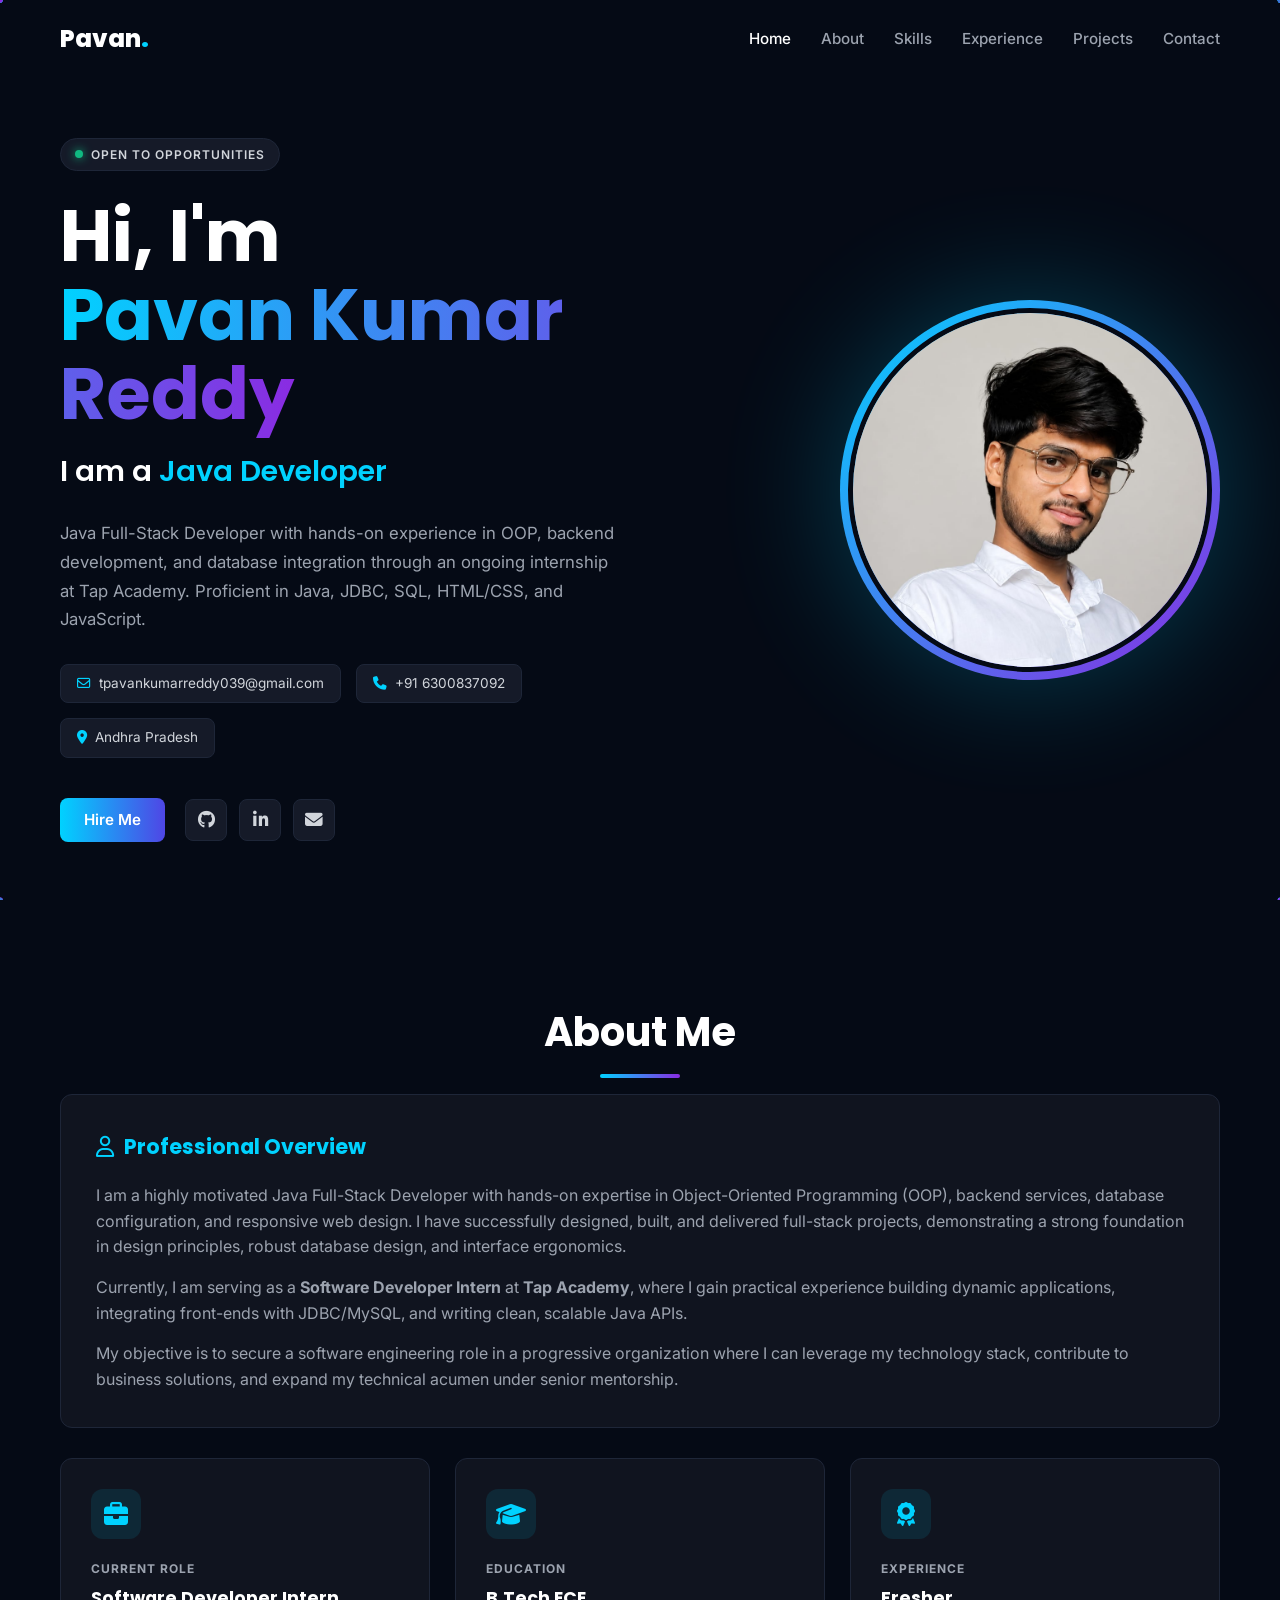
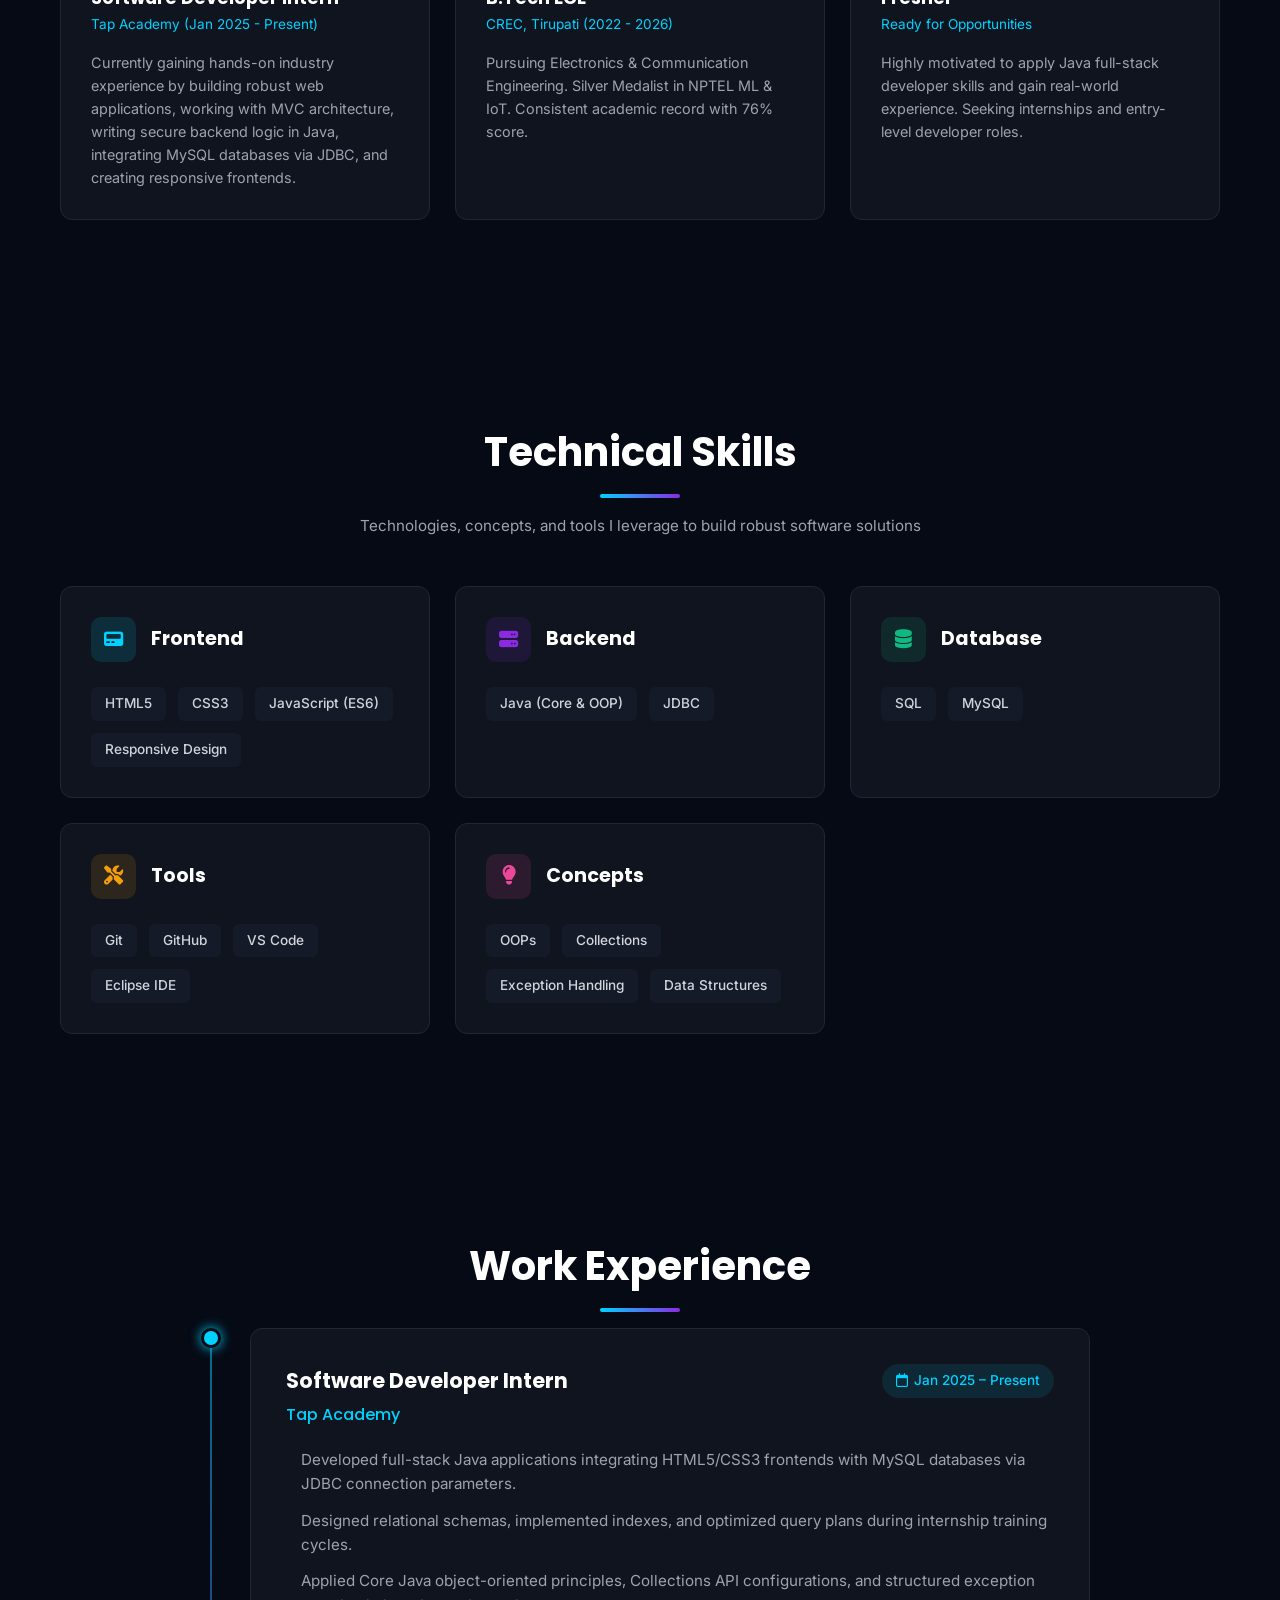
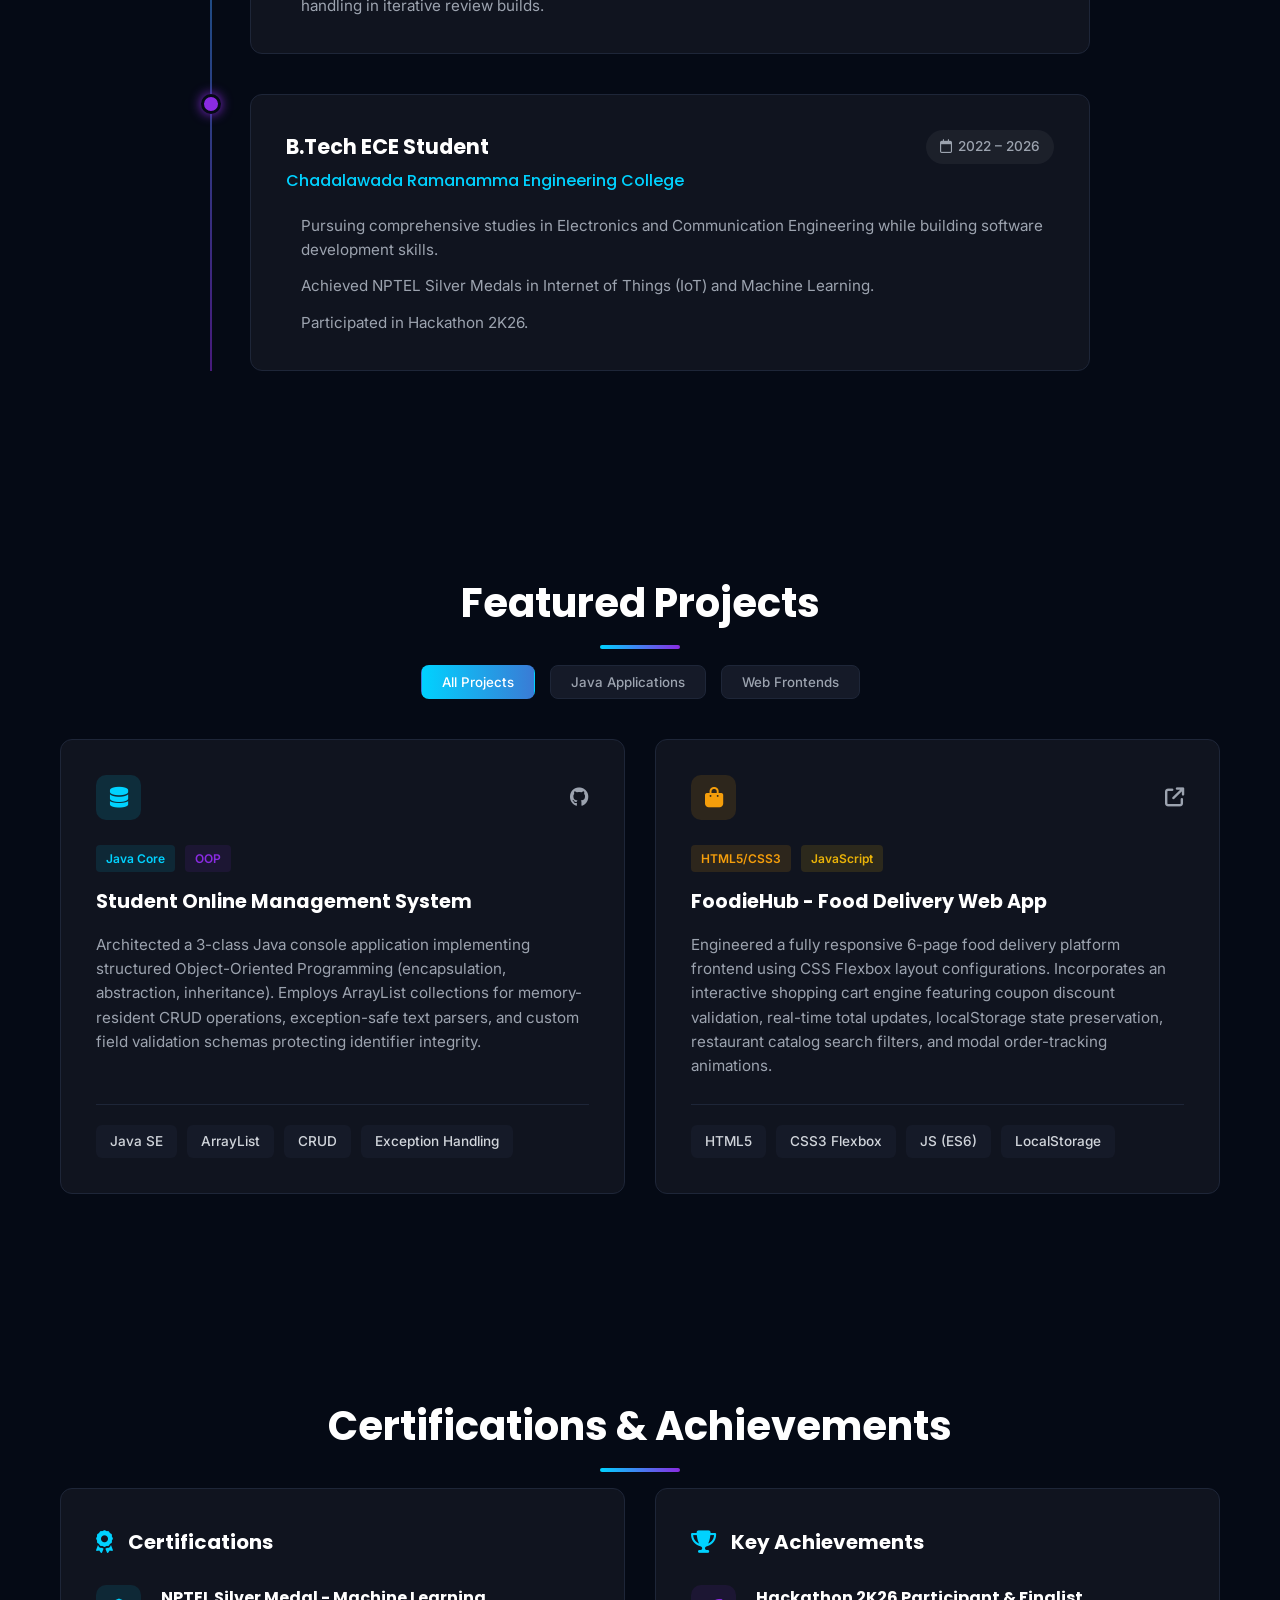
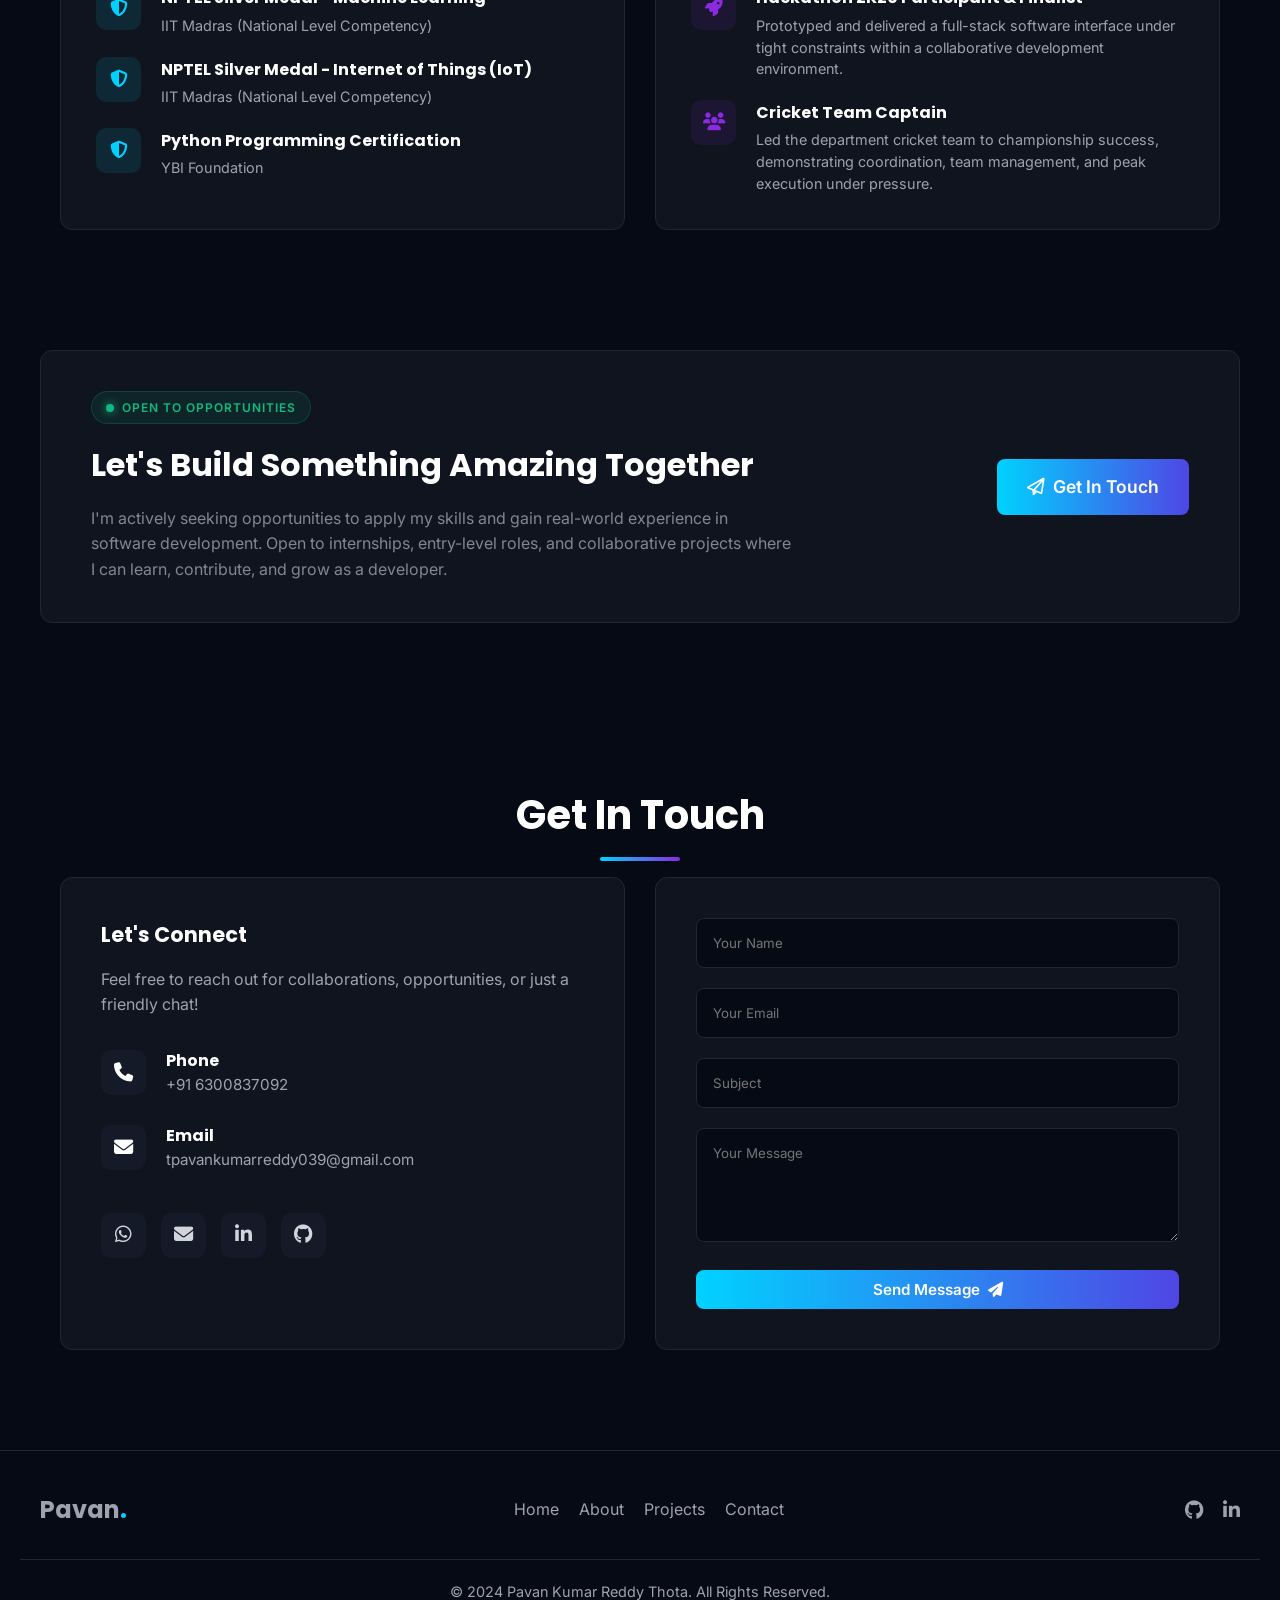
==== index.html @ 97d850b7 "Initial commit" ====
<!DOCTYPE html>
<html lang="en" data-theme="dark">
<head>
    <meta charset="UTF-8">
    <meta name="viewport" content="width=device-width, initial-scale=1.0">
    <title>Pavan Kumar Reddy Thota | Full Stack Developer</title>
    <meta name="description" content="Portfolio of Pavan Kumar Reddy Thota, a passionate Java Full Stack Developer showcasing projects, skills, and experience.">
    
    <!-- Google Fonts -->
    <link rel="preconnect" href="https://fonts.googleapis.com">
    <link rel="preconnect" href="https://fonts.gstatic.com" crossorigin>
    <link href="https://fonts.googleapis.com/css2?family=Inter:wght@300;400;500;600;700&family=Poppins:wght@500;600;700;800&display=swap" rel="stylesheet">
    
    <!-- Font Awesome -->
    <link rel="stylesheet" href="https://cdnjs.cloudflare.com/ajax/libs/font-awesome/6.4.0/css/all.min.css">
    
    <!-- Custom CSS -->
    <link rel="stylesheet" href="css/style.css">
</head>
<body>
    <!-- Preloader -->
    <div class="preloader">
        <div class="loader"></div>
    </div>

    <!-- Navbar -->
    <nav class="navbar">
        <div class="nav-container">
            <a href="#home" class="logo">Pavan<span>.</span></a>
            
            <div class="nav-links">
                <a href="#home" class="active">Home</a>
                <a href="#about">About</a>
                <a href="#skills">Skills</a>
                <a href="#experience">Experience</a>
                <a href="#projects">Projects</a>
                <a href="#contact">Contact</a>
            </div>
            
            <div class="hamburger">
                <span class="bar"></span>
                <span class="bar"></span>
                <span class="bar"></span>
            </div>
        </div>
    </nav>

    <!-- Mobile Menu -->
    <div class="mobile-menu">
        <a href="#home">Home</a>
        <a href="#about">About</a>
        <a href="#skills">Skills</a>
        <a href="#experience">Experience</a>
        <a href="#projects">Projects</a>
        <a href="#contact">Contact</a>
    </div>

    <!-- Hero Section -->
    <section id="home" class="hero">
        <canvas id="particle-canvas"></canvas>
        <div class="hero-content">
            <div class="hero-text reveal">
                <div class="status-badge">
                    <span class="dot"></span> OPEN TO OPPORTUNITIES
                </div>
                <h1 class="name">Hi, I'm <br><span class="gradient-text">Pavan Kumar Reddy</span></h1>
                <div class="typing-container">
                    I am a <span class="typed-text"></span><span class="cursor">&nbsp;</span>
                </div>
                <p class="hero-desc">
                    Java Full-Stack Developer with hands-on experience in OOP, backend development, and database integration through an ongoing internship at Tap Academy. Proficient in Java, JDBC, SQL, HTML/CSS, and JavaScript.
                </p>
                
                <div class="contact-badges">
                    <div class="c-badge"><i class="fa-regular fa-envelope"></i> tpavankumarreddy039@gmail.com</div>
                    <div class="c-badge"><i class="fa-solid fa-phone"></i> +91 6300837092</div>
                    <div class="c-badge"><i class="fa-solid fa-location-dot"></i> Andhra Pradesh</div>
                </div>

                <div class="hero-buttons">
                    <a href="#contact" class="btn btn-primary">Hire Me</a>
                    <div class="social-links">
                        <a href="https://github.com/PavanKumarReddyT" target="_blank" title="GitHub"><i class="fa-brands fa-github"></i></a>
                        <a href="https://linkedin.com/in/pavankumarreddythota" target="_blank" title="LinkedIn"><i class="fa-brands fa-linkedin-in"></i></a>
                        <a href="mailto:tpavankumarreddy039@gmail.com" title="Email"><i class="fa-solid fa-envelope"></i></a>
                    </div>
                </div>
            </div>
            
            <div class="hero-image-wrapper reveal">
                <div class="hero-image">
                    <div class="glow-effect"></div>
                    <img src="assets/images/profile.png" alt="Pavan Kumar Reddy Thota">
                </div>
            </div>
        </div>
    </section>

    <!-- About Section -->
    <section id="about" class="about section-padding">
        <div class="container reveal">
            <h2 class="section-title">About Me <div class="title-underline"></div></h2>
            
            <div class="about-overview solid-card">
                <h3><i class="fa-regular fa-user"></i> Professional Overview</h3>
                <p>I am a highly motivated Java Full-Stack Developer with hands-on expertise in Object-Oriented Programming (OOP), backend services, database configuration, and responsive web design. I have successfully designed, built, and delivered full-stack projects, demonstrating a strong foundation in design principles, robust database design, and interface ergonomics.</p>
                <p>Currently, I am serving as a <strong>Software Developer Intern</strong> at <strong>Tap Academy</strong>, where I gain practical experience building dynamic applications, integrating front-ends with JDBC/MySQL, and writing clean, scalable Java APIs.</p>
                <p>My objective is to secure a software engineering role in a progressive organization where I can leverage my technology stack, contribute to business solutions, and expand my technical acumen under senior mentorship.</p>
            </div>

            <div class="about-highlights">
                <div class="highlight-card solid-card">
                    <div class="hl-icon"><i class="fa-solid fa-briefcase"></i></div>
                    <div class="hl-info">
                        <span class="hl-title">CURRENT ROLE</span>
                        <h4>Software Developer Intern</h4>
                        <p class="hl-subtitle">Tap Academy (Jan 2025 - Present)</p>
                    </div>
                    <div class="hl-desc">Currently gaining hands-on industry experience by building robust web applications, working with MVC architecture, writing secure backend logic in Java, integrating MySQL databases via JDBC, and creating responsive frontends.</div>
                </div>

                <div class="highlight-card solid-card">
                    <div class="hl-icon"><i class="fa-solid fa-graduation-cap"></i></div>
                    <div class="hl-info">
                        <span class="hl-title">EDUCATION</span>
                        <h4>B.Tech ECE</h4>
                        <p class="hl-subtitle">CREC, Tirupati (2022 - 2026)</p>
                    </div>
                    <div class="hl-desc">Pursuing Electronics & Communication Engineering. Silver Medalist in NPTEL ML & IoT. Consistent academic record with 76% score.</div>
                </div>

                <div class="highlight-card solid-card">
                    <div class="hl-icon"><i class="fa-solid fa-award"></i></div>
                    <div class="hl-info">
                        <span class="hl-title">EXPERIENCE</span>
                        <h4>Fresher</h4>
                        <p class="hl-subtitle">Ready for Opportunities</p>
                    </div>
                    <div class="hl-desc">Highly motivated to apply Java full-stack developer skills and gain real-world experience. Seeking internships and entry-level developer roles.</div>
                </div>
            </div>
        </div>
    </section>

    <!-- Skills Section -->
    <section id="skills" class="skills section-padding">
        <div class="container reveal">
            <h2 class="section-title">Technical Skills <div class="title-underline"></div></h2>
            <p class="section-subtitle">Technologies, concepts, and tools I leverage to build robust software solutions</p>
            
            <div class="skills-grid">
                <!-- Frontend -->
                <div class="skill-category solid-card">
                    <div class="sk-header">
                        <div class="sk-icon" style="background: #00d2ff20; color: #00d2ff;"><i class="fa-solid fa-pager"></i></div>
                        <h3>Frontend</h3>
                    </div>
                    <div class="sk-tags">
                        <span class="sk-tag">HTML5</span>
                        <span class="sk-tag">CSS3</span>
                        <span class="sk-tag">JavaScript (ES6)</span>
                        <span class="sk-tag">Responsive Design</span>
                    </div>
                </div>

                <!-- Backend -->
                <div class="skill-category solid-card">
                    <div class="sk-header">
                        <div class="sk-icon" style="background: #8a2be220; color: #8a2be2;"><i class="fa-solid fa-server"></i></div>
                        <h3>Backend</h3>
                    </div>
                    <div class="sk-tags">
                        <span class="sk-tag">Java (Core & OOP)</span>
                        <span class="sk-tag">JDBC</span>
                    </div>
                </div>

                <!-- Database -->
                <div class="skill-category solid-card">
                    <div class="sk-header">
                        <div class="sk-icon" style="background: #10b98120; color: #10b981;"><i class="fa-solid fa-database"></i></div>
                        <h3>Database</h3>
                    </div>
                    <div class="sk-tags">
                        <span class="sk-tag">SQL</span>
                        <span class="sk-tag">MySQL</span>
                    </div>
                </div>

                <!-- Tools -->
                <div class="skill-category solid-card">
                    <div class="sk-header">
                        <div class="sk-icon" style="background: #f59e0b20; color: #f59e0b;"><i class="fa-solid fa-screwdriver-wrench"></i></div>
                        <h3>Tools</h3>
                    </div>
                    <div class="sk-tags">
                        <span class="sk-tag">Git</span>
                        <span class="sk-tag">GitHub</span>
                        <span class="sk-tag">VS Code</span>
                        <span class="sk-tag">Eclipse IDE</span>
                    </div>
                </div>

                <!-- Concepts -->
                <div class="skill-category solid-card">
                    <div class="sk-header">
                        <div class="sk-icon" style="background: #ec489920; color: #ec4899;"><i class="fa-solid fa-lightbulb"></i></div>
                        <h3>Concepts</h3>
                    </div>
                    <div class="sk-tags">
                        <span class="sk-tag">OOPs</span>
                        <span class="sk-tag">Collections</span>
                        <span class="sk-tag">Exception Handling</span>
                        <span class="sk-tag">Data Structures</span>
                    </div>
                </div>
            </div>
        </div>
    </section>

    <!-- Experience Section -->
    <section id="experience" class="experience section-padding">
        <div class="container reveal">
            <h2 class="section-title">Work Experience <div class="title-underline"></div></h2>
            
            <div class="timeline">
                <div class="timeline-item">
                    <div class="timeline-dot"></div>
                    <div class="timeline-content solid-card">
                        <div class="exp-header">
                            <div>
                                <h3>Software Developer Intern</h3>
                                <h4>Tap Academy</h4>
                            </div>
                            <span class="date-badge"><i class="fa-regular fa-calendar"></i> Jan 2025 – Present</span>
                        </div>
                        <ul class="responsibilities">
                            <li>Developed full-stack Java applications integrating HTML5/CSS3 frontends with MySQL databases via JDBC connection parameters.</li>
                            <li>Designed relational schemas, implemented indexes, and optimized query plans during internship training cycles.</li>
                            <li>Applied Core Java object-oriented principles, Collections API configurations, and structured exception handling in iterative review builds.</li>
                        </ul>
                    </div>
                </div>
                
                <div class="timeline-item">
                    <div class="timeline-dot"></div>
                    <div class="timeline-content solid-card">
                        <div class="exp-header">
                            <div>
                                <h3>B.Tech ECE Student</h3>
                                <h4>Chadalawada Ramanamma Engineering College</h4>
                            </div>
                            <span class="date-badge" style="background: rgba(255,255,255,0.05); color: #9ca3af;"><i class="fa-regular fa-calendar"></i> 2022 – 2026</span>
                        </div>
                        <ul class="responsibilities">
                            <li>Pursuing comprehensive studies in Electronics and Communication Engineering while building software development skills.</li>
                            <li>Achieved NPTEL Silver Medals in Internet of Things (IoT) and Machine Learning.</li>
                            <li>Participated in Hackathon 2K26.</li>
                        </ul>
                    </div>
                </div>
            </div>
        </div>
    </section>

    <!-- Projects Section -->
    <section id="projects" class="projects section-padding">
        <div class="container reveal">
            <h2 class="section-title">Featured Projects <div class="title-underline"></div></h2>
            
            <div class="project-filters">
                <button class="filter-btn active">All Projects</button>
                <button class="filter-btn">Java Applications</button>
                <button class="filter-btn">Web Frontends</button>
            </div>

            <div class="projects-grid">
                <!-- Project 1 -->
                <div class="project-card solid-card">
                    <div class="p-card-header">
                        <div class="p-icon" style="background: #00d2ff20; color: #00d2ff;"><i class="fa-solid fa-database"></i></div>
                        <a href="#" class="p-link"><i class="fa-brands fa-github"></i></a>
                    </div>
                    <div class="p-categories">
                        <span class="p-cat">Java Core</span>
                        <span class="p-cat">OOP</span>
                    </div>
                    <h3>Student Online Management System</h3>
                    <p>Architected a 3-class Java console application implementing structured Object-Oriented Programming (encapsulation, abstraction, inheritance). Employs ArrayList collections for memory-resident CRUD operations, exception-safe text parsers, and custom field validation schemas protecting identifier integrity.</p>
                    <div class="p-tags">
                        <span class="sk-tag">Java SE</span>
                        <span class="sk-tag">ArrayList</span>
                        <span class="sk-tag">CRUD</span>
                        <span class="sk-tag">Exception Handling</span>
                    </div>
                </div>

                <!-- Project 2 -->
                <div class="project-card solid-card">
                    <div class="p-card-header">
                        <div class="p-icon" style="background: #f59e0b20; color: #f59e0b;"><i class="fa-solid fa-bag-shopping"></i></div>
                        <a href="#" class="p-link"><i class="fa-solid fa-arrow-up-right-from-square"></i></a>
                    </div>
                    <div class="p-categories">
                        <span class="p-cat" style="color: #f59e0b; background: #f59e0b20;">HTML5/CSS3</span>
                        <span class="p-cat" style="color: #eab308; background: #eab30820;">JavaScript</span>
                    </div>
                    <h3>FoodieHub - Food Delivery Web App</h3>
                    <p>Engineered a fully responsive 6-page food delivery platform frontend using CSS Flexbox layout configurations. Incorporates an interactive shopping cart engine featuring coupon discount validation, real-time total updates, localStorage state preservation, restaurant catalog search filters, and modal order-tracking animations.</p>
                    <div class="p-tags">
                        <span class="sk-tag">HTML5</span>
                        <span class="sk-tag">CSS3 Flexbox</span>
                        <span class="sk-tag">JS (ES6)</span>
                        <span class="sk-tag">LocalStorage</span>
                    </div>
                </div>
            </div>
        </div>
    </section>

    <!-- Certifications & Achievements Section -->
    <section id="achievements" class="achievements section-padding">
        <div class="container reveal">
            <h2 class="section-title">Certifications & Achievements <div class="title-underline"></div></h2>
            
            <div class="achievements-grid">
                <!-- Certifications -->
                <div class="achievements-card solid-card">
                    <div class="ach-header">
                        <div class="ach-icon" style="color: #00d2ff;"><i class="fa-solid fa-award"></i></div>
                        <h3>Certifications</h3>
                    </div>
                    
                    <div class="ach-list">
                        <div class="ach-item">
                            <div class="ach-item-icon"><i class="fa-solid fa-shield-halved"></i></div>
                            <div class="ach-item-content">
                                <h4>NPTEL Silver Medal - Machine Learning</h4>
                                <p>IIT Madras (National Level Competency)</p>
                            </div>
                        </div>
                        <div class="ach-item">
                            <div class="ach-item-icon"><i class="fa-solid fa-shield-halved"></i></div>
                            <div class="ach-item-content">
                                <h4>NPTEL Silver Medal - Internet of Things (IoT)</h4>
                                <p>IIT Madras (National Level Competency)</p>
                            </div>
                        </div>
                        <div class="ach-item">
                            <div class="ach-item-icon"><i class="fa-solid fa-shield-halved"></i></div>
                            <div class="ach-item-content">
                                <h4>Python Programming Certification</h4>
                                <p>YBI Foundation</p>
                            </div>
                        </div>
                    </div>
                </div>

                <!-- Key Achievements -->
                <div class="achievements-card solid-card">
                    <div class="ach-header">
                        <div class="ach-icon" style="color: #00d2ff;"><i class="fa-solid fa-trophy"></i></div>
                        <h3>Key Achievements</h3>
                    </div>
                    
                    <div class="ach-list">
                        <div class="ach-item">
                            <div class="ach-item-icon" style="background: rgba(138, 43, 226, 0.1); color: #8a2be2;"><i class="fa-solid fa-rocket"></i></div>
                            <div class="ach-item-content">
                                <h4>Hackathon 2K26 Participant & Finalist</h4>
                                <p>Prototyped and delivered a full-stack software interface under tight constraints within a collaborative development environment.</p>
                            </div>
                        </div>
                        <div class="ach-item">
                            <div class="ach-item-icon" style="background: rgba(138, 43, 226, 0.1); color: #8a2be2;"><i class="fa-solid fa-users"></i></div>
                            <div class="ach-item-content">
                                <h4>Cricket Team Captain</h4>
                                <p>Led the department cricket team to championship success, demonstrating coordination, team management, and peak execution under pressure.</p>
                            </div>
                        </div>
                    </div>
                </div>
            </div>
        </div>
    </section>

    <!-- CTA Section -->
    <section class="cta-section container reveal">
        <div class="cta-card solid-card">
            <div class="cta-content">
                <div class="status-badge" style="margin-bottom: 15px; background: rgba(16, 185, 129, 0.1); border-color: rgba(16, 185, 129, 0.2); color: #10b981;">
                    <span class="dot"></span> OPEN TO OPPORTUNITIES
                </div>
                <h2>Let's Build Something Amazing Together</h2>
                <p>I'm actively seeking opportunities to apply my skills and gain real-world experience in software development. Open to internships, entry-level roles, and collaborative projects where I can learn, contribute, and grow as a developer.</p>
            </div>
            <div class="cta-action">
                <a href="#contact" class="btn btn-primary" style="padding: 14px 30px; font-size: 1.1rem;"><i class="fa-regular fa-paper-plane"></i> Get In Touch</a>
            </div>
        </div>
    </section>

    <!-- Contact Section -->
    <section id="contact" class="contact section-padding">
        <div class="container reveal">
            <h2 class="section-title">Get In Touch <div class="title-underline"></div></h2>
            
            <div class="contact-content">
                <div class="contact-info solid-card">
                    <h3>Let's Connect</h3>
                    <p>Feel free to reach out for collaborations, opportunities, or just a friendly chat!</p>
                    
                    <div class="contact-methods">
                        <a href="tel:+916300837092" class="contact-method">
                            <div class="icon-circle"><i class="fa-solid fa-phone"></i></div>
                            <div>
                                <h4>Phone</h4>
                                <p>+91 6300837092</p>
                            </div>
                        </a>
                        <a href="mailto:tpavankumarreddy039@gmail.com" class="contact-method">
                            <div class="icon-circle"><i class="fa-solid fa-envelope"></i></div>
                            <div>
                                <h4>Email</h4>
                                <p>tpavankumarreddy039@gmail.com</p>
                            </div>
                        </a>
                    </div>
                    
                    <div class="contact-social">
                        <a href="https://wa.me/916300837092" target="_blank" title="WhatsApp"><i class="fa-brands fa-whatsapp"></i></a>
                        <a href="mailto:tpavankumarreddy039@gmail.com" title="Email"><i class="fa-solid fa-envelope"></i></a>
                        <a href="https://linkedin.com/in/pavankumarreddythota" target="_blank" title="LinkedIn"><i class="fa-brands fa-linkedin-in"></i></a>
                        <a href="https://github.com/PavanKumarReddyT" target="_blank" title="GitHub"><i class="fa-brands fa-github"></i></a>
                    </div>
                </div>
                
                <form class="contact-form solid-card" id="contactForm">
                    <div class="form-group">
                        <input type="text" id="name" required placeholder="Your Name">
                    </div>
                    <div class="form-group">
                        <input type="email" id="email" required placeholder="Your Email">
                    </div>
                    <div class="form-group">
                        <input type="text" id="subject" required placeholder="Subject">
                    </div>
                    <div class="form-group">
                        <textarea id="message" rows="5" required placeholder="Your Message"></textarea>
                    </div>
                    <button type="submit" class="btn btn-primary" style="width: 100%; justify-content: center;">Send Message <i class="fa-solid fa-paper-plane"></i></button>
                </form>
            </div>
        </div>
    </section>

    <!-- Footer -->
    <footer>
        <div class="footer-content">
            <div class="footer-logo">Pavan<span>.</span></div>
            <div class="footer-links">
                <a href="#home">Home</a>
                <a href="#about">About</a>
                <a href="#projects">Projects</a>
                <a href="#contact">Contact</a>
            </div>
            <div class="footer-social">
                <a href="https://github.com/PavanKumarReddyT" target="_blank"><i class="fa-brands fa-github"></i></a>
                <a href="https://linkedin.com/in/pavankumarreddythota" target="_blank"><i class="fa-brands fa-linkedin-in"></i></a>
            </div>
        </div>
        <div class="footer-bottom">
            <p>&copy; 2024 Pavan Kumar Reddy Thota. All Rights Reserved.</p>
        </div>
    </footer>

    <!-- Custom JS -->
    <script src="js/main.js"></script>
</body>
</html>
---- css/style.css ----
/* style.css */
:root {
    /* Color Palette - Exactly matching screenshots */
    --bg-color: #050a15;
    --text-color: #9ca3af;
    --primary-color: #00d2ff;
    --secondary-color: #3a7bd5;
    --accent-color: #8a2be2;
    
    --card-bg: #10141f;
    --card-border: #1e2638;
    
    --badge-bg: #151a28;
    --badge-text: #d1d5db;
    
    --nav-bg: rgba(5, 10, 21, 0.95);
    --heading-color: #ffffff;
    
    /* Typography */
    --font-primary: 'Inter', sans-serif;
    --font-heading: 'Poppins', sans-serif;
    
    /* Transitions */
    --transition: all 0.3s ease;
}

[data-theme="light"] {
    --bg-color: #f8fafc;
    --text-color: #4b5563;
    --card-bg: #ffffff;
    --card-border: #e5e7eb;
    --badge-bg: #f3f4f6;
    --badge-text: #374151;
    --nav-bg: rgba(248, 250, 252, 0.95);
    --heading-color: #111827;
}

/* Base Styles & Resets */
* {
    margin: 0;
    padding: 0;
    box-sizing: border-box;
}

html {
    scroll-behavior: smooth;
    font-size: 16px;
}

body {
    font-family: var(--font-primary);
    background-color: var(--bg-color);
    color: var(--text-color);
    line-height: 1.6;
    overflow-x: hidden;
    transition: background-color 0.5s ease, color 0.5s ease;
}

h1, h2, h3, h4, h5, h6 {
    font-family: var(--font-heading);
    color: var(--heading-color);
    font-weight: 700;
}

a {
    text-decoration: none;
    color: inherit;
    transition: var(--transition);
}

ul {
    list-style: none;
}

/* Custom Scrollbar */
::-webkit-scrollbar {
    width: 8px;
}
::-webkit-scrollbar-track {
    background: var(--bg-color);
}
::-webkit-scrollbar-thumb {
    background: var(--card-border);
    border-radius: 4px;
}
::-webkit-scrollbar-thumb:hover {
    background: var(--primary-color);
}

/* Preloader */
.preloader {
    position: fixed;
    top: 0;
    left: 0;
    width: 100%;
    height: 100%;
    background: var(--bg-color);
    z-index: 9999;
    display: flex;
    justify-content: center;
    align-items: center;
    transition: opacity 0.5s ease;
}
.preloader.hidden {
    opacity: 0;
    pointer-events: none;
}
.loader {
    width: 50px;
    height: 50px;
    border: 3px solid rgba(0, 210, 255, 0.3);
    border-radius: 50%;
    border-top-color: var(--primary-color);
    animation: spin 1s ease-in-out infinite;
}
@keyframes spin {
    to { transform: rotate(360deg); }
}

/* Utility Classes */
.container {
    max-width: 1200px;
    margin: 0 auto;
    padding: 0 20px;
}
.section-padding {
    padding: 100px 0;
}

.solid-card {
    background: var(--card-bg);
    border: 1px solid var(--card-border);
    border-radius: 12px;
    transition: var(--transition);
}

.gradient-text {
    background: linear-gradient(90deg, var(--primary-color), var(--accent-color));
    -webkit-background-clip: text;
    -webkit-text-fill-color: transparent;
    background-clip: text;
}
.section-title {
    text-align: center;
    font-size: 2.5rem;
    margin-bottom: 1rem;
    position: relative;
    display: flex;
    flex-direction: column;
    align-items: center;
}
.title-underline {
    width: 80px;
    height: 4px;
    background: linear-gradient(90deg, var(--primary-color), var(--accent-color));
    margin-top: 10px;
    border-radius: 2px;
}
.section-subtitle {
    text-align: center;
    margin-bottom: 3rem;
    font-size: 0.95rem;
}

.btn {
    display: inline-flex;
    align-items: center;
    gap: 8px;
    padding: 10px 24px;
    border-radius: 8px;
    font-weight: 600;
    font-family: var(--font-primary);
    cursor: pointer;
    transition: var(--transition);
    border: none;
    outline: none;
    font-size: 0.95rem;
}
.btn-primary {
    background: linear-gradient(90deg, var(--primary-color), #4f46e5);
    color: white;
}
.btn-primary:hover {
    filter: brightness(1.1);
    transform: translateY(-2px);
}

/* Animations */
.reveal {
    opacity: 0;
    transform: translateY(30px);
    transition: all 0.8s ease;
}
.reveal.active {
    opacity: 1;
    transform: translateY(0);
}

/* Navbar */
.navbar {
    position: fixed;
    top: 0;
    left: 0;
    width: 100%;
    padding: 20px 0;
    z-index: 1000;
    transition: var(--transition);
}
.navbar.scrolled {
    padding: 12px 0;
    background: var(--nav-bg);
    border-bottom: 1px solid var(--card-border);
}
.nav-container {
    max-width: 1200px;
    margin: 0 auto;
    padding: 0 20px;
    display: flex;
    justify-content: space-between;
    align-items: center;
}
.logo {
    font-family: var(--font-heading);
    font-size: 1.5rem;
    font-weight: 800;
    color: var(--heading-color);
}
.logo span {
    color: var(--primary-color);
}
.nav-links {
    display: flex;
    gap: 30px;
    align-items: center;
}
.nav-links a {
    font-weight: 500;
    font-size: 0.95rem;
    position: relative;
    color: var(--text-color);
}
.nav-links a:hover, .nav-links a.active {
    color: var(--heading-color);
}
.hamburger {
    display: none;
    cursor: pointer;
}
.bar {
    display: block;
    width: 25px;
    height: 3px;
    margin: 5px auto;
    background-color: var(--text-color);
    transition: var(--transition);
}

/* Mobile Menu */
.mobile-menu {
    position: fixed;
    top: 0;
    right: -100%;
    width: 250px;
    height: 100vh;
    background: var(--card-bg);
    border-left: 1px solid var(--card-border);
    z-index: 999;
    display: flex;
    flex-direction: column;
    justify-content: center;
    align-items: center;
    transition: 0.5s ease;
}
.mobile-menu.active {
    right: 0;
}
.mobile-menu a {
    font-size: 1.2rem;
    margin: 15px 0;
    font-weight: 600;
}

/* Hero Section */
.hero {
    min-height: 100vh;
    display: flex;
    align-items: center;
    position: relative;
    overflow: hidden;
    padding-top: 80px;
}
#particle-canvas {
    position: absolute;
    top: 0;
    left: 0;
    width: 100%;
    height: 100%;
    z-index: -1;
}
.hero-content {
    max-width: 1200px;
    margin: 0 auto;
    padding: 0 20px;
    display: flex;
    align-items: center;
    justify-content: space-between;
    width: 100%;
    gap: 50px;
}
.hero-text {
    flex: 1;
}
.status-badge {
    display: inline-flex;
    align-items: center;
    gap: 8px;
    background: var(--badge-bg);
    border: 1px solid var(--card-border);
    padding: 6px 14px;
    border-radius: 20px;
    font-size: 0.75rem;
    font-weight: 600;
    letter-spacing: 1px;
    margin-bottom: 25px;
    color: var(--badge-text);
}
.status-badge .dot {
    width: 8px;
    height: 8px;
    background: #10b981;
    border-radius: 50%;
    box-shadow: 0 0 10px #10b981;
}
.name {
    font-size: 4.5rem;
    line-height: 1.1;
    margin-bottom: 15px;
}
.typing-container {
    font-size: 1.8rem;
    margin-bottom: 25px;
    color: var(--heading-color);
    font-weight: 600;
    font-family: var(--font-heading);
}
.typed-text {
    color: var(--primary-color);
}
.cursor {
    animation: blink 1s infinite;
}
@keyframes blink {
    50% { opacity: 0; }
}
.hero-desc {
    font-size: 1.05rem;
    margin-bottom: 30px;
    max-width: 600px;
    line-height: 1.7;
}

.contact-badges {
    display: flex;
    flex-wrap: wrap;
    gap: 15px;
    margin-bottom: 40px;
}
.c-badge {
    background: var(--badge-bg);
    border: 1px solid var(--card-border);
    padding: 8px 16px;
    border-radius: 8px;
    font-size: 0.85rem;
    display: flex;
    align-items: center;
    gap: 8px;
    color: var(--badge-text);
}
.c-badge i {
    color: var(--primary-color);
}

.hero-buttons {
    display: flex;
    align-items: center;
    gap: 20px;
}
.social-links {
    display: flex;
    gap: 12px;
}
.social-links a {
    width: 42px;
    height: 42px;
    border-radius: 8px;
    background: var(--badge-bg);
    border: 1px solid var(--card-border);
    display: flex;
    justify-content: center;
    align-items: center;
    font-size: 1.1rem;
    color: var(--badge-text);
}
.social-links a:hover {
    background: var(--card-border);
    color: #fff;
}

.hero-image-wrapper {
    flex: 1;
    display: flex;
    justify-content: flex-end;
    position: relative;
}
.hero-image {
    position: relative;
    width: 380px;
    height: 380px;
    border-radius: 50%;
    padding: 8px;
    background: linear-gradient(135deg, var(--primary-color), var(--accent-color));
}
.hero-image img {
    width: 100%;
    height: 100%;
    object-fit: cover;
    object-position: center 15%;
    border-radius: 50%;
    border: 5px solid var(--bg-color);
}
.glow-effect {
    position: absolute;
    top: 50%;
    left: 50%;
    transform: translate(-50%, -50%);
    width: 100%;
    height: 100%;
    background: var(--primary-color);
    filter: blur(60px);
    opacity: 0.25;
    z-index: -1;
    border-radius: 50%;
}

/* About Section */
.about-overview {
    padding: 35px;
    margin-bottom: 30px;
}
.about-overview h3 {
    display: flex;
    align-items: center;
    gap: 10px;
    color: var(--primary-color);
    margin-bottom: 20px;
    font-size: 1.3rem;
}
.about-overview p {
    margin-bottom: 15px;
}
.about-overview p:last-child {
    margin-bottom: 0;
}

.about-highlights {
    display: grid;
    grid-template-columns: repeat(auto-fit, minmax(300px, 1fr));
    gap: 25px;
}
.highlight-card {
    padding: 30px;
}
.hl-icon {
    width: 50px;
    height: 50px;
    background: rgba(0, 210, 255, 0.1);
    color: var(--primary-color);
    border-radius: 12px;
    display: flex;
    justify-content: center;
    align-items: center;
    font-size: 1.5rem;
    margin-bottom: 20px;
}
.hl-title {
    font-size: 0.75rem;
    font-weight: 700;
    letter-spacing: 1px;
    color: var(--text-color);
    text-transform: uppercase;
    display: block;
    margin-bottom: 5px;
}
.highlight-card h4 {
    font-size: 1.1rem;
    margin-bottom: 2px;
}
.hl-subtitle {
    font-size: 0.85rem;
    color: var(--primary-color);
    margin-bottom: 15px;
}
.hl-desc {
    font-size: 0.9rem;
    line-height: 1.6;
}

/* Skills Section */
.skills-grid {
    display: grid;
    grid-template-columns: repeat(auto-fit, minmax(350px, 1fr));
    gap: 25px;
}
.skill-category {
    padding: 30px;
}
.sk-header {
    display: flex;
    align-items: center;
    gap: 15px;
    margin-bottom: 25px;
}
.sk-icon {
    width: 45px;
    height: 45px;
    border-radius: 10px;
    display: flex;
    justify-content: center;
    align-items: center;
    font-size: 1.2rem;
}
.skill-category h3 {
    font-size: 1.2rem;
}
.sk-tags {
    display: flex;
    flex-wrap: wrap;
    gap: 12px;
}
.sk-tag {
    padding: 6px 14px;
    background: var(--badge-bg);
    color: var(--badge-text);
    border-radius: 6px;
    font-size: 0.85rem;
    font-weight: 500;
}

/* Experience Section */
.timeline {
    position: relative;
    max-width: 900px;
    margin: 0 auto;
}
.timeline::before {
    content: '';
    position: absolute;
    top: 0;
    left: 20px;
    height: 100%;
    width: 2px;
    background: linear-gradient(180deg, var(--primary-color), var(--accent-color));
    opacity: 0.5;
}
.timeline-item {
    position: relative;
    padding-left: 60px;
    margin-bottom: 40px;
}
.timeline-item:last-child {
    margin-bottom: 0;
}
.timeline-dot {
    position: absolute;
    left: 11px;
    top: 0;
    width: 20px;
    height: 20px;
    border-radius: 50%;
    background: var(--primary-color);
    border: 3px solid var(--bg-color);
    box-shadow: 0 0 12px var(--primary-color);
}
.timeline-item:nth-child(2) .timeline-dot {
    background: var(--accent-color);
    box-shadow: 0 0 12px var(--accent-color);
}
.timeline-content {
    padding: 35px;
}
.exp-header {
    display: flex;
    justify-content: space-between;
    align-items: flex-start;
    margin-bottom: 20px;
    flex-wrap: wrap;
    gap: 15px;
}
.exp-header h3 {
    font-size: 1.3rem;
    margin-bottom: 5px;
}
.exp-header h4 {
    color: var(--primary-color);
    font-size: 1rem;
    font-weight: 500;
}
.date-badge {
    background: rgba(0, 210, 255, 0.1);
    color: var(--primary-color);
    padding: 6px 14px;
    border-radius: 20px;
    font-size: 0.85rem;
    font-weight: 500;
    display: inline-flex;
    align-items: center;
    gap: 6px;
}
.responsibilities {
    padding-left: 15px;
}
.responsibilities li {
    margin-bottom: 12px;
    font-size: 0.95rem;
    line-height: 1.6;
}
.responsibilities li:last-child {
    margin-bottom: 0;
}
.responsibilities li::marker {
    color: var(--text-color);
}

/* Projects Section */
.project-filters {
    display: flex;
    justify-content: center;
    gap: 15px;
    margin-bottom: 40px;
    flex-wrap: wrap;
}
.filter-btn {
    background: var(--badge-bg);
    border: 1px solid var(--card-border);
    color: var(--text-color);
    padding: 8px 20px;
    border-radius: 8px;
    font-family: var(--font-primary);
    font-weight: 500;
    cursor: pointer;
    transition: var(--transition);
}
.filter-btn.active {
    background: linear-gradient(90deg, var(--primary-color), var(--secondary-color));
    color: white;
    border-color: transparent;
}

.projects-grid {
    display: grid;
    grid-template-columns: repeat(auto-fit, minmax(400px, 1fr));
    gap: 30px;
}
.project-card {
    padding: 35px;
    display: flex;
    flex-direction: column;
}
.project-card:hover {
    border-color: var(--card-border);
    transform: translateY(-5px);
}
.p-card-header {
    display: flex;
    justify-content: space-between;
    align-items: center;
    margin-bottom: 25px;
}
.p-icon {
    width: 45px;
    height: 45px;
    border-radius: 10px;
    display: flex;
    justify-content: center;
    align-items: center;
    font-size: 1.3rem;
}
.p-link {
    color: var(--text-color);
    font-size: 1.2rem;
}
.p-link:hover {
    color: var(--heading-color);
}
.p-categories {
    display: flex;
    gap: 10px;
    margin-bottom: 15px;
}
.p-cat {
    font-size: 0.75rem;
    font-weight: 600;
    padding: 4px 10px;
    border-radius: 4px;
    background: rgba(0, 210, 255, 0.1);
    color: var(--primary-color);
}
.p-cat:nth-child(2) {
    background: rgba(138, 43, 226, 0.1);
    color: var(--accent-color);
}
.project-card h3 {
    font-size: 1.2rem;
    margin-bottom: 15px;
}
.project-card p {
    font-size: 0.95rem;
    margin-bottom: 25px;
    flex-grow: 1;
}
.p-tags {
    display: flex;
    flex-wrap: wrap;
    gap: 10px;
    padding-top: 20px;
    border-top: 1px solid var(--card-border);
}

/* Achievements Section */
.achievements-grid {
    display: grid;
    grid-template-columns: repeat(auto-fit, minmax(400px, 1fr));
    gap: 30px;
}
.achievements-card {
    padding: 35px;
}
.ach-header {
    display: flex;
    align-items: center;
    gap: 15px;
    margin-bottom: 25px;
}
.ach-icon {
    font-size: 1.4rem;
}
.ach-header h3 {
    font-size: 1.25rem;
}
.ach-list {
    display: flex;
    flex-direction: column;
    gap: 20px;
}
.ach-item {
    display: flex;
    gap: 20px;
    align-items: flex-start;
}
.ach-item-icon {
    width: 45px;
    height: 45px;
    border-radius: 10px;
    background: rgba(0, 210, 255, 0.1);
    color: var(--primary-color);
    display: flex;
    justify-content: center;
    align-items: center;
    font-size: 1.1rem;
    flex-shrink: 0;
}
.ach-item-content h4 {
    font-size: 1rem;
    margin-bottom: 4px;
    color: var(--heading-color);
}
.ach-item-content p {
    font-size: 0.9rem;
    line-height: 1.5;
}

/* CTA Section */
.cta-section {
    padding: 20px 0;
    margin-bottom: 40px;
}
.cta-card {
    padding: 40px 50px;
    display: flex;
    justify-content: space-between;
    align-items: center;
    gap: 40px;
}
.cta-content h2 {
    font-size: 2rem;
    margin-bottom: 15px;
}
.cta-content p {
    font-size: 1rem;
    max-width: 700px;
    opacity: 0.8;
}

@media (max-width: 992px) {
    .cta-card {
        flex-direction: column;
        text-align: left;
        align-items: flex-start;
    }
}
@media (max-width: 768px) {
    .achievements-grid {
        grid-template-columns: 1fr;
    }
    .cta-card {
        padding: 30px;
    }
}

/* Contact Section */
.contact-content {
    display: grid;
    grid-template-columns: 1fr 1fr;
    gap: 30px;
}
.contact-info {
    padding: 40px;
}
.contact-info h3 {
    margin-bottom: 15px;
    font-size: 1.3rem;
}
.contact-info > p {
    margin-bottom: 30px;
}
.contact-methods {
    display: flex;
    flex-direction: column;
    gap: 25px;
    margin-bottom: 40px;
}
.contact-method {
    display: flex;
    align-items: center;
    gap: 20px;
}
.icon-circle {
    width: 45px;
    height: 45px;
    border-radius: 10px;
    background: var(--badge-bg);
    color: var(--heading-color);
    display: flex;
    justify-content: center;
    align-items: center;
    font-size: 1.2rem;
    transition: var(--transition);
}
.contact-method:hover .icon-circle {
    background: var(--primary-color);
    color: #fff;
}
.contact-method h4 {
    font-size: 1rem;
    color: var(--heading-color);
}
.contact-method p {
    font-size: 0.95rem;
}
.contact-social {
    display: flex;
    gap: 15px;
}
.contact-social a {
    width: 45px;
    height: 45px;
    background: var(--badge-bg);
    border-radius: 10px;
    color: var(--badge-text);
    font-size: 1.2rem;
    display: flex;
    align-items: center;
    justify-content: center;
}
.contact-social a:hover {
    color: var(--heading-color);
    background: var(--card-border);
}
.contact-form {
    padding: 40px;
}
.form-group {
    margin-bottom: 20px;
}
.form-group input,
.form-group textarea {
    width: 100%;
    padding: 16px;
    background: var(--bg-color);
    border: 1px solid var(--card-border);
    border-radius: 8px;
    color: var(--heading-color);
    font-family: var(--font-primary);
    outline: none;
    transition: var(--transition);
}
.form-group input:focus,
.form-group textarea:focus {
    border-color: var(--primary-color);
}

/* Footer */
footer {
    background: var(--bg-color);
    border-top: 1px solid var(--card-border);
    padding: 40px 20px 20px;
}
.footer-content {
    max-width: 1200px;
    margin: 0 auto;
    display: flex;
    justify-content: space-between;
    align-items: center;
    margin-bottom: 30px;
    flex-wrap: wrap;
    gap: 20px;
}
.footer-logo {
    font-family: var(--font-heading);
    font-size: 1.5rem;
    font-weight: 700;
}
.footer-logo span {
    color: var(--primary-color);
}
.footer-links {
    display: flex;
    gap: 20px;
}
.footer-links a:hover {
    color: var(--primary-color);
}
.footer-social a {
    margin-left: 15px;
    font-size: 1.2rem;
}
.footer-social a:hover {
    color: var(--primary-color);
}
.footer-bottom {
    text-align: center;
    padding-top: 20px;
    border-top: 1px solid var(--card-border);
    font-size: 0.9rem;
}

/* Responsive Design */
@media (max-width: 992px) {
    .hero-content {
        flex-direction: column-reverse;
        text-align: left;
        align-items: flex-start;
        padding-top: 40px;
    }
    .hero-image-wrapper {
        align-self: center;
        margin-bottom: 40px;
    }
    .name {
        font-size: 3.5rem;
    }
    .contact-content {
        grid-template-columns: 1fr;
    }
}

@media (max-width: 768px) {
    .nav-links {
        display: none;
    }
    .hamburger {
        display: block;
    }
    .name {
        font-size: 2.5rem;
    }
    .typing-container {
        font-size: 1.5rem;
    }
    .section-title {
        font-size: 2rem;
    }
    .timeline::before {
        left: 15px;
    }
    .timeline-item {
        padding-left: 45px;
    }
    .timeline-dot {
        left: 6px;
    }
    .footer-content {
        flex-direction: column;
        text-align: center;
    }
    .projects-grid {
        grid-template-columns: 1fr;
    }
}

@media (max-width: 480px) {
    .hero-image {
        width: 280px;
        height: 280px;
    }
    .hero-buttons {
        flex-direction: column;
        width: 100%;
        align-items: stretch;
    }
    .social-links {
        justify-content: center;
    }
}
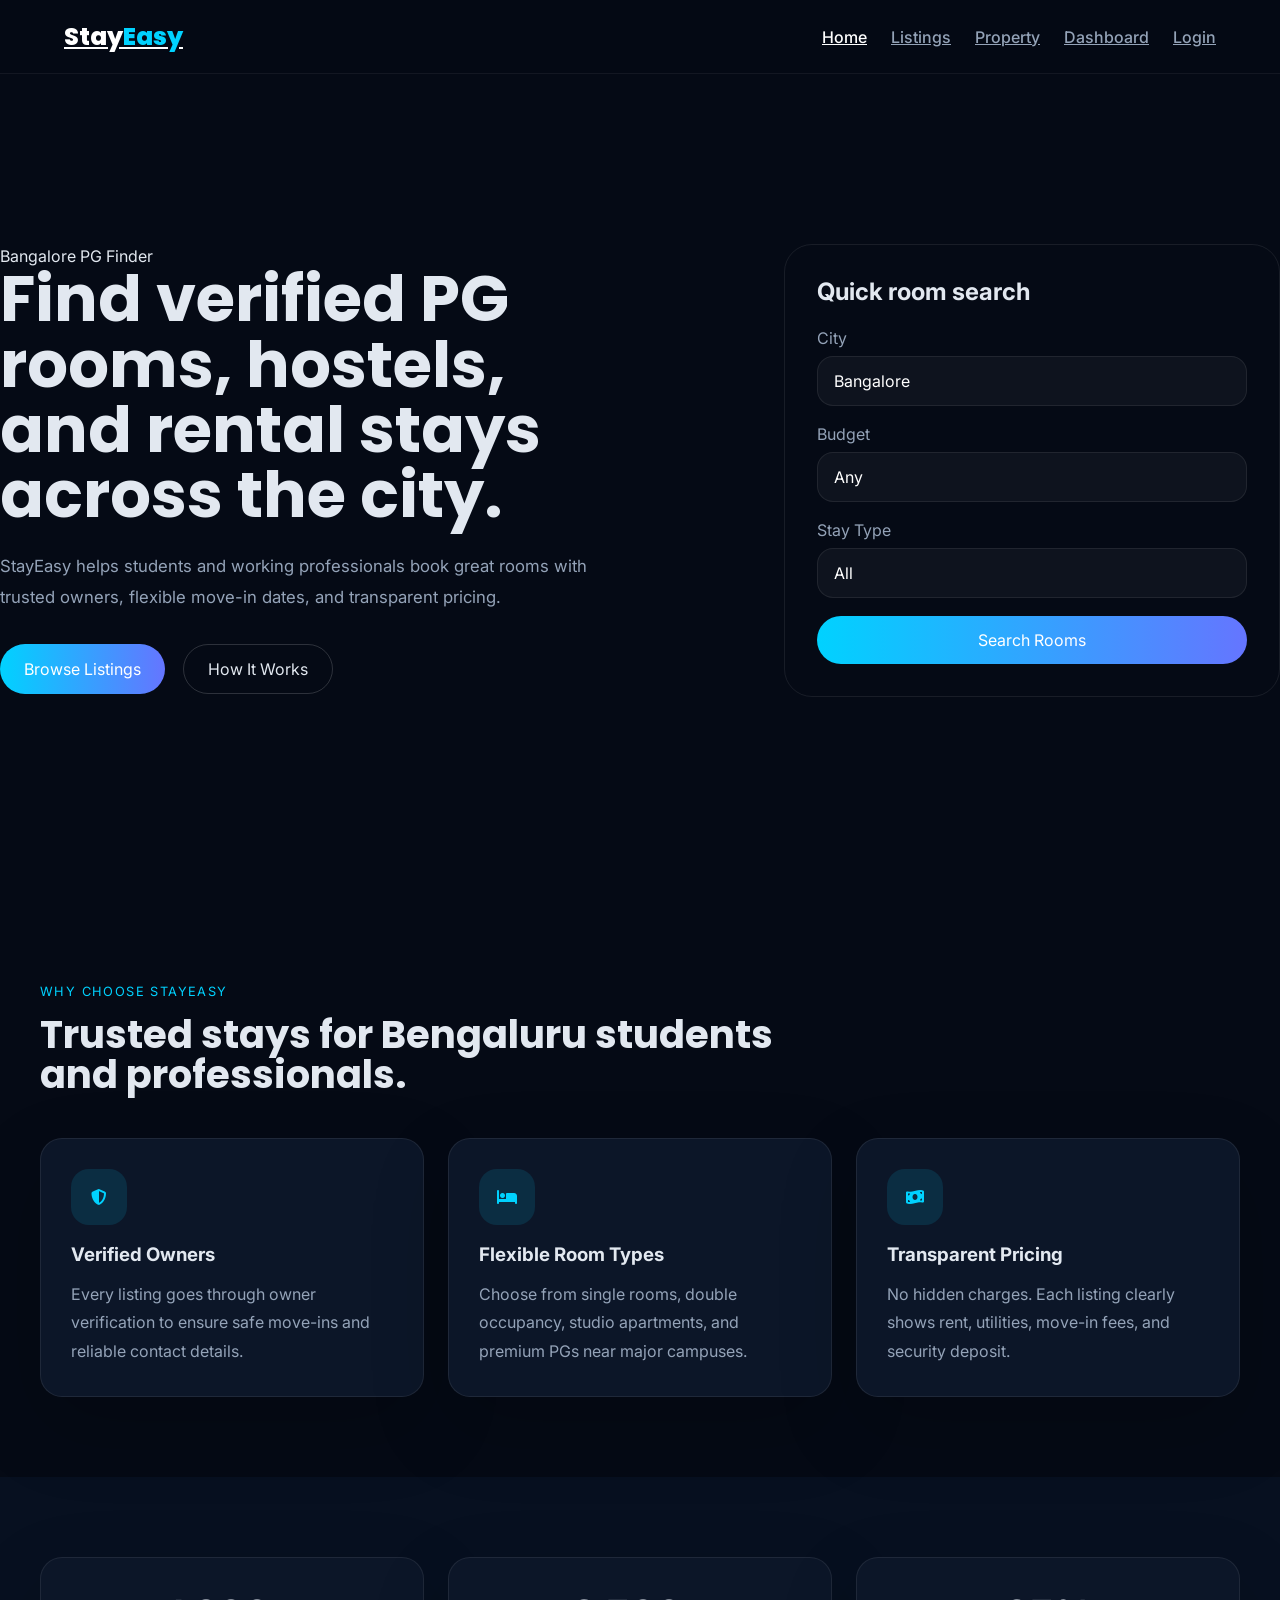
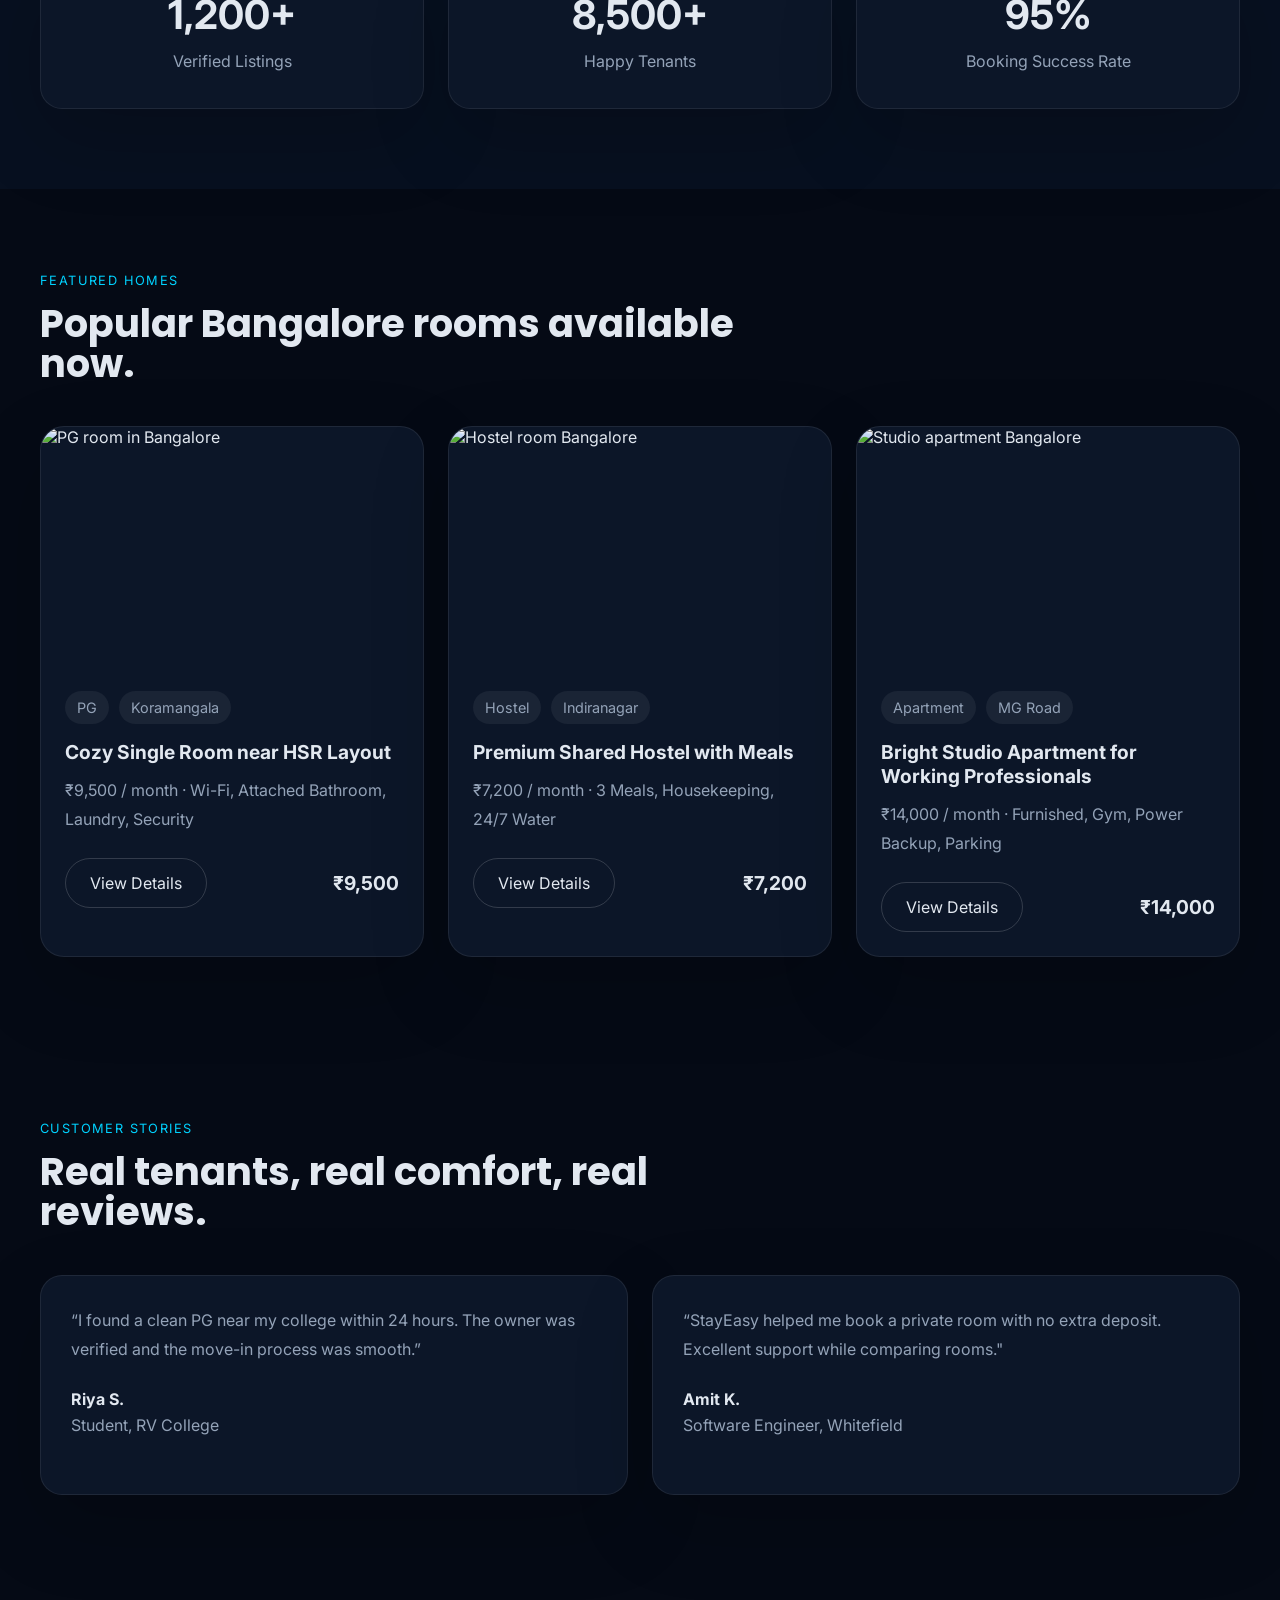
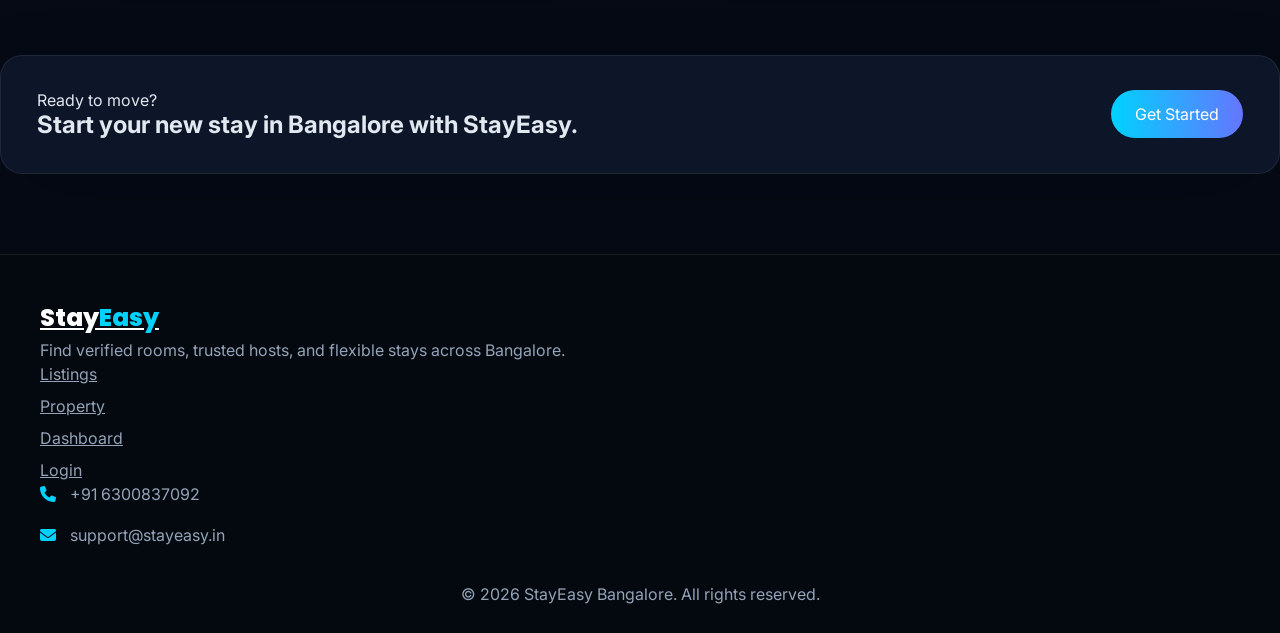
==== commit 8a480ccb: "Deploy updated StayEasy Bangalore site to finf repository" ====
--- a/index.html
+++ b/index.html
@@ -1,480 +1,236 @@
-<!DOCTYPE html>
-<html lang="en" data-theme="dark">
+﻿<!DOCTYPE html>
+<html lang="en">
 <head>
     <meta charset="UTF-8">
     <meta name="viewport" content="width=device-width, initial-scale=1.0">
-    <title>Pavan Kumar Reddy Thota | Full Stack Developer</title>
-    <meta name="description" content="Portfolio of Pavan Kumar Reddy Thota, a passionate Java Full Stack Developer showcasing projects, skills, and experience.">
-    
-    <!-- Google Fonts -->
+    <title>StayEasy Bangalore | Premium PG & Rental Rooms</title>
+    <meta name="description" content="StayEasy Bangalore helps students and professionals find verified PG rooms, hostels, and rental homes with trusted owners and instant booking support.">
     <link rel="preconnect" href="https://fonts.googleapis.com">
     <link rel="preconnect" href="https://fonts.gstatic.com" crossorigin>
     <link href="https://fonts.googleapis.com/css2?family=Inter:wght@300;400;500;600;700&family=Poppins:wght@500;600;700;800&display=swap" rel="stylesheet">
-    
-    <!-- Font Awesome -->
-    <link rel="stylesheet" href="https://cdnjs.cloudflare.com/ajax/libs/font-awesome/6.4.0/css/all.min.css">
-    
-    <!-- Custom CSS -->
+    <link rel="stylesheet" href="https://cdnjs.cloudflare.com/ajax/libs/font-awesome/6.5.1/css/all.min.css" integrity="sha512-..." crossorigin="anonymous" referrerpolicy="no-referrer" />
     <link rel="stylesheet" href="css/style.css">
 </head>
-<body>
-    <!-- Preloader -->
+<body data-page="home">
     <div class="preloader">
         <div class="loader"></div>
     </div>
 
-    <!-- Navbar -->
-    <nav class="navbar">
+    <header class="navbar">
         <div class="nav-container">
-            <a href="#home" class="logo">Pavan<span>.</span></a>
-            
-            <div class="nav-links">
-                <a href="#home" class="active">Home</a>
-                <a href="#about">About</a>
-                <a href="#skills">Skills</a>
-                <a href="#experience">Experience</a>
-                <a href="#projects">Projects</a>
-                <a href="#contact">Contact</a>
-            </div>
-            
-            <div class="hamburger">
+            <a href="index.html" class="logo">Stay<span>Easy</span></a>
+            <nav class="nav-links">
+                <a href="index.html" class="active">Home</a>
+                <a href="listings.html">Listings</a>
+                <a href="property.html">Property</a>
+                <a href="dashboard.html">Dashboard</a>
+                <a href="login.html">Login</a>
+            </nav>
+            <button id="mobile-toggle" class="hamburger" aria-label="Toggle navigation">
                 <span class="bar"></span>
                 <span class="bar"></span>
                 <span class="bar"></span>
-            </div>
+            </button>
         </div>
-    </nav>
-
-    <!-- Mobile Menu -->
-    <div class="mobile-menu">
-        <a href="#home">Home</a>
-        <a href="#about">About</a>
-        <a href="#skills">Skills</a>
-        <a href="#experience">Experience</a>
-        <a href="#projects">Projects</a>
-        <a href="#contact">Contact</a>
-    </div>
-
-    <!-- Hero Section -->
-    <section id="home" class="hero">
-        <canvas id="particle-canvas"></canvas>
-        <div class="hero-content">
-            <div class="hero-text reveal">
-                <div class="status-badge">
-                    <span class="dot"></span> OPEN TO OPPORTUNITIES
-                </div>
-                <h1 class="name">Hi, I'm <br><span class="gradient-text">Pavan Kumar Reddy</span></h1>
-                <div class="typing-container">
-                    I am a <span class="typed-text"></span><span class="cursor">&nbsp;</span>
-                </div>
-                <p class="hero-desc">
-                    Java Full-Stack Developer with hands-on experience in OOP, backend development, and database integration through an ongoing internship at Tap Academy. Proficient in Java, JDBC, SQL, HTML/CSS, and JavaScript.
-                </p>
-                
-                <div class="contact-badges">
-                    <div class="c-badge"><i class="fa-regular fa-envelope"></i> tpavankumarreddy039@gmail.com</div>
-                    <div class="c-badge"><i class="fa-solid fa-phone"></i> +91 6300837092</div>
-                    <div class="c-badge"><i class="fa-solid fa-location-dot"></i> Andhra Pradesh</div>
-                </div>
-
-                <div class="hero-buttons">
-                    <a href="#contact" class="btn btn-primary">Hire Me</a>
-                    <div class="social-links">
-                        <a href="https://github.com/PavanKumarReddyT" target="_blank" title="GitHub"><i class="fa-brands fa-github"></i></a>
-                        <a href="https://linkedin.com/in/pavankumarreddythota" target="_blank" title="LinkedIn"><i class="fa-brands fa-linkedin-in"></i></a>
-                        <a href="mailto:tpavankumarreddy039@gmail.com" title="Email"><i class="fa-solid fa-envelope"></i></a>
-                    </div>
-                </div>
-            </div>
-            
-            <div class="hero-image-wrapper reveal">
-                <div class="hero-image">
-                    <div class="glow-effect"></div>
-                    <img src="assets/images/profile.png" alt="Pavan Kumar Reddy Thota">
-                </div>
-            </div>
-        </div>
-    </section>
-
-    <!-- About Section -->
-    <section id="about" class="about section-padding">
-        <div class="container reveal">
-            <h2 class="section-title">About Me <div class="title-underline"></div></h2>
-            
-            <div class="about-overview solid-card">
-                <h3><i class="fa-regular fa-user"></i> Professional Overview</h3>
-                <p>I am a highly motivated Java Full-Stack Developer with hands-on expertise in Object-Oriented Programming (OOP), backend services, database configuration, and responsive web design. I have successfully designed, built, and delivered full-stack projects, demonstrating a strong foundation in design principles, robust database design, and interface ergonomics.</p>
-                <p>Currently, I am serving as a <strong>Software Developer Intern</strong> at <strong>Tap Academy</strong>, where I gain practical experience building dynamic applications, integrating front-ends with JDBC/MySQL, and writing clean, scalable Java APIs.</p>
-                <p>My objective is to secure a software engineering role in a progressive organization where I can leverage my technology stack, contribute to business solutions, and expand my technical acumen under senior mentorship.</p>
-            </div>
-
-            <div class="about-highlights">
-                <div class="highlight-card solid-card">
-                    <div class="hl-icon"><i class="fa-solid fa-briefcase"></i></div>
-                    <div class="hl-info">
-                        <span class="hl-title">CURRENT ROLE</span>
-                        <h4>Software Developer Intern</h4>
-                        <p class="hl-subtitle">Tap Academy (Jan 2025 - Present)</p>
-                    </div>
-                    <div class="hl-desc">Currently gaining hands-on industry experience by building robust web applications, working with MVC architecture, writing secure backend logic in Java, integrating MySQL databases via JDBC, and creating responsive frontends.</div>
-                </div>
-
-                <div class="highlight-card solid-card">
-                    <div class="hl-icon"><i class="fa-solid fa-graduation-cap"></i></div>
-                    <div class="hl-info">
-                        <span class="hl-title">EDUCATION</span>
-                        <h4>B.Tech ECE</h4>
-                        <p class="hl-subtitle">CREC, Tirupati (2022 - 2026)</p>
-                    </div>
-                    <div class="hl-desc">Pursuing Electronics & Communication Engineering. Silver Medalist in NPTEL ML & IoT. Consistent academic record with 76% score.</div>
-                </div>
-
-                <div class="highlight-card solid-card">
-                    <div class="hl-icon"><i class="fa-solid fa-award"></i></div>
-                    <div class="hl-info">
-                        <span class="hl-title">EXPERIENCE</span>
-                        <h4>Fresher</h4>
-                        <p class="hl-subtitle">Ready for Opportunities</p>
-                    </div>
-                    <div class="hl-desc">Highly motivated to apply Java full-stack developer skills and gain real-world experience. Seeking internships and entry-level developer roles.</div>
-                </div>
-            </div>
-        </div>
-    </section>
-
-    <!-- Skills Section -->
-    <section id="skills" class="skills section-padding">
-        <div class="container reveal">
-            <h2 class="section-title">Technical Skills <div class="title-underline"></div></h2>
-            <p class="section-subtitle">Technologies, concepts, and tools I leverage to build robust software solutions</p>
-            
-            <div class="skills-grid">
-                <!-- Frontend -->
-                <div class="skill-category solid-card">
-                    <div class="sk-header">
-                        <div class="sk-icon" style="background: #00d2ff20; color: #00d2ff;"><i class="fa-solid fa-pager"></i></div>
-                        <h3>Frontend</h3>
-                    </div>
-                    <div class="sk-tags">
-                        <span class="sk-tag">HTML5</span>
-                        <span class="sk-tag">CSS3</span>
-                        <span class="sk-tag">JavaScript (ES6)</span>
-                        <span class="sk-tag">Responsive Design</span>
-                    </div>
-                </div>
-
-                <!-- Backend -->
-                <div class="skill-category solid-card">
-                    <div class="sk-header">
-                        <div class="sk-icon" style="background: #8a2be220; color: #8a2be2;"><i class="fa-solid fa-server"></i></div>
-                        <h3>Backend</h3>
-                    </div>
-                    <div class="sk-tags">
-                        <span class="sk-tag">Java (Core & OOP)</span>
-                        <span class="sk-tag">JDBC</span>
-                    </div>
-                </div>
-
-                <!-- Database -->
-                <div class="skill-category solid-card">
-                    <div class="sk-header">
-                        <div class="sk-icon" style="background: #10b98120; color: #10b981;"><i class="fa-solid fa-database"></i></div>
-                        <h3>Database</h3>
-                    </div>
-                    <div class="sk-tags">
-                        <span class="sk-tag">SQL</span>
-                        <span class="sk-tag">MySQL</span>
-                    </div>
-                </div>
-
-                <!-- Tools -->
-                <div class="skill-category solid-card">
-                    <div class="sk-header">
-                        <div class="sk-icon" style="background: #f59e0b20; color: #f59e0b;"><i class="fa-solid fa-screwdriver-wrench"></i></div>
-                        <h3>Tools</h3>
-                    </div>
-                    <div class="sk-tags">
-                        <span class="sk-tag">Git</span>
-                        <span class="sk-tag">GitHub</span>
-                        <span class="sk-tag">VS Code</span>
-                        <span class="sk-tag">Eclipse IDE</span>
-                    </div>
-                </div>
-
-                <!-- Concepts -->
-                <div class="skill-category solid-card">
-                    <div class="sk-header">
-                        <div class="sk-icon" style="background: #ec489920; color: #ec4899;"><i class="fa-solid fa-lightbulb"></i></div>
-                        <h3>Concepts</h3>
-                    </div>
-                    <div class="sk-tags">
-                        <span class="sk-tag">OOPs</span>
-                        <span class="sk-tag">Collections</span>
-                        <span class="sk-tag">Exception Handling</span>
-                        <span class="sk-tag">Data Structures</span>
-                    </div>
-                </div>
-            </div>
-        </div>
-    </section>
-
-    <!-- Experience Section -->
-    <section id="experience" class="experience section-padding">
-        <div class="container reveal">
-            <h2 class="section-title">Work Experience <div class="title-underline"></div></h2>
-            
-            <div class="timeline">
-                <div class="timeline-item">
-                    <div class="timeline-dot"></div>
-                    <div class="timeline-content solid-card">
-                        <div class="exp-header">
-                            <div>
-                                <h3>Software Developer Intern</h3>
-                                <h4>Tap Academy</h4>
+    </header>
+
+    <div class="mobile-menu"></div>
+
+    <main>
+        <section class="hero hero-home">
+            <div class="hero-copy">
+                <span class="eyebrow">Bangalore PG Finder</span>
+                <h1>Find verified PG rooms, hostels, and rental stays across the city.</h1>
+                <p>StayEasy helps students and working professionals book great rooms with trusted owners, flexible move-in dates, and transparent pricing.</p>
+                <div class="hero-actions">
+                    <a href="listings.html" class="btn btn-primary">Browse Listings</a>
+                    <a href="#features" class="btn btn-secondary">How It Works</a>
+                </div>
+            </div>
+            <div class="hero-panel">
+                <div class="search-card reveal">
+                    <h2>Quick room search</h2>
+                    <form id="heroSearchForm" class="search-form">
+                        <div class="field-group">
+                            <label for="city">City</label>
+                            <select id="city" name="city">
+                                <option value="Bangalore">Bangalore</option>
+                                <option value="Mysore">Mysore</option>
+                                <option value="Chennai">Chennai</option>
+                            </select>
+                        </div>
+                        <div class="field-group">
+                            <label for="budget">Budget</label>
+                            <select id="budget" name="budget">
+                                <option value="Any">Any</option>
+                                <option value="8000">Up to ₹8,000</option>
+                                <option value="12000">Up to ₹12,000</option>
+                                <option value="15000">Up to ₹15,000</option>
+                            </select>
+                        </div>
+                        <div class="field-group">
+                            <label for="type">Stay Type</label>
+                            <select id="type" name="type">
+                                <option value="All">All</option>
+                                <option value="PG">PG</option>
+                                <option value="Hostel">Hostel</option>
+                                <option value="Apartment">Apartment</option>
+                            </select>
+                        </div>
+                        <button type="submit" class="btn btn-primary">Search Rooms</button>
+                    </form>
+                </div>
+            </div>
+        </section>
+
+        <section id="features" class="section section-grid">
+            <div class="container reveal">
+                <div class="section-heading">
+                    <span class="eyebrow">Why choose StayEasy</span>
+                    <h2>Trusted stays for Bengaluru students and professionals.</h2>
+                </div>
+                <div class="feature-cards">
+                    <article class="feature-card solid-card">
+                        <div class="feature-icon"><i class="fa-solid fa-shield-halved"></i></div>
+                        <h3>Verified Owners</h3>
+                        <p>Every listing goes through owner verification to ensure safe move-ins and reliable contact details.</p>
+                    </article>
+                    <article class="feature-card solid-card">
+                        <div class="feature-icon"><i class="fa-solid fa-bed"></i></div>
+                        <h3>Flexible Room Types</h3>
+                        <p>Choose from single rooms, double occupancy, studio apartments, and premium PGs near major campuses.</p>
+                    </article>
+                    <article class="feature-card solid-card">
+                        <div class="feature-icon"><i class="fa-solid fa-money-bill-wave"></i></div>
+                        <h3>Transparent Pricing</h3>
+                        <p>No hidden charges. Each listing clearly shows rent, utilities, move-in fees, and security deposit.</p>
+                    </article>
+                </div>
+            </div>
+        </section>
+
+        <section class="section section-light" id="highlights">
+            <div class="container reveal stats-grid">
+                <div class="stat-card solid-card">
+                    <h3>1,200+</h3>
+                    <p>Verified Listings</p>
+                </div>
+                <div class="stat-card solid-card">
+                    <h3>8,500+</h3>
+                    <p>Happy Tenants</p>
+                </div>
+                <div class="stat-card solid-card">
+                    <h3>95%</h3>
+                    <p>Booking Success Rate</p>
+                </div>
+            </div>
+        </section>
+
+        <section class="section section-grid" id="featured-listings">
+            <div class="container reveal">
+                <div class="section-heading">
+                    <span class="eyebrow">Featured homes</span>
+                    <h2>Popular Bangalore rooms available now.</h2>
+                </div>
+                <div class="listing-grid">
+                    <article class="listing-card solid-card" data-city="Bangalore" data-type="PG" data-budget="9500" data-rooms="Single">
+                        <img src="https://images.unsplash.com/photo-1560448204-e02f11c3d0e2?auto=format&fit=crop&w=800&q=80" alt="PG room in Bangalore">
+                        <div class="listing-body">
+                            <div class="listing-meta"><span>PG</span><span>Koramangala</span></div>
+                            <h3>Cozy Single Room near HSR Layout</h3>
+                            <p>₹9,500 / month · Wi-Fi, Attached Bathroom, Laundry, Security</p>
+                            <div class="listing-footer">
+                                <a href="property.html" class="btn btn-secondary">View Details</a>
+                                <span class="price">₹9,500</span>
                             </div>
-                            <span class="date-badge"><i class="fa-regular fa-calendar"></i> Jan 2025 – Present</span>
-                        </div>
-                        <ul class="responsibilities">
-                            <li>Developed full-stack Java applications integrating HTML5/CSS3 frontends with MySQL databases via JDBC connection parameters.</li>
-                            <li>Designed relational schemas, implemented indexes, and optimized query plans during internship training cycles.</li>
-                            <li>Applied Core Java object-oriented principles, Collections API configurations, and structured exception handling in iterative review builds.</li>
-                        </ul>
-                    </div>
-                </div>
-                
-                <div class="timeline-item">
-                    <div class="timeline-dot"></div>
-                    <div class="timeline-content solid-card">
-                        <div class="exp-header">
-                            <div>
-                                <h3>B.Tech ECE Student</h3>
-                                <h4>Chadalawada Ramanamma Engineering College</h4>
+                        </div>
+                    </article>
+                    <article class="listing-card solid-card" data-city="Bangalore" data-type="Hostel" data-budget="7200" data-rooms="Shared">
+                        <img src="https://images.unsplash.com/photo-1505693416388-ac5ce068fe85?auto=format&fit=crop&w=800&q=80" alt="Hostel room Bangalore">
+                        <div class="listing-body">
+                            <div class="listing-meta"><span>Hostel</span><span>Indiranagar</span></div>
+                            <h3>Premium Shared Hostel with Meals</h3>
+                            <p>₹7,200 / month · 3 Meals, Housekeeping, 24/7 Water</p>
+                            <div class="listing-footer">
+                                <a href="property.html" class="btn btn-secondary">View Details</a>
+                                <span class="price">₹7,200</span>
                             </div>
-                            <span class="date-badge" style="background: rgba(255,255,255,0.05); color: #9ca3af;"><i class="fa-regular fa-calendar"></i> 2022 – 2026</span>
-                        </div>
-                        <ul class="responsibilities">
-                            <li>Pursuing comprehensive studies in Electronics and Communication Engineering while building software development skills.</li>
-                            <li>Achieved NPTEL Silver Medals in Internet of Things (IoT) and Machine Learning.</li>
-                            <li>Participated in Hackathon 2K26.</li>
-                        </ul>
-                    </div>
-                </div>
-            </div>
-        </div>
-    </section>
-
-    <!-- Projects Section -->
-    <section id="projects" class="projects section-padding">
-        <div class="container reveal">
-            <h2 class="section-title">Featured Projects <div class="title-underline"></div></h2>
-            
-            <div class="project-filters">
-                <button class="filter-btn active">All Projects</button>
-                <button class="filter-btn">Java Applications</button>
-                <button class="filter-btn">Web Frontends</button>
-            </div>
-
-            <div class="projects-grid">
-                <!-- Project 1 -->
-                <div class="project-card solid-card">
-                    <div class="p-card-header">
-                        <div class="p-icon" style="background: #00d2ff20; color: #00d2ff;"><i class="fa-solid fa-database"></i></div>
-                        <a href="#" class="p-link"><i class="fa-brands fa-github"></i></a>
-                    </div>
-                    <div class="p-categories">
-                        <span class="p-cat">Java Core</span>
-                        <span class="p-cat">OOP</span>
-                    </div>
-                    <h3>Student Online Management System</h3>
-                    <p>Architected a 3-class Java console application implementing structured Object-Oriented Programming (encapsulation, abstraction, inheritance). Employs ArrayList collections for memory-resident CRUD operations, exception-safe text parsers, and custom field validation schemas protecting identifier integrity.</p>
-                    <div class="p-tags">
-                        <span class="sk-tag">Java SE</span>
-                        <span class="sk-tag">ArrayList</span>
-                        <span class="sk-tag">CRUD</span>
-                        <span class="sk-tag">Exception Handling</span>
-                    </div>
-                </div>
-
-                <!-- Project 2 -->
-                <div class="project-card solid-card">
-                    <div class="p-card-header">
-                        <div class="p-icon" style="background: #f59e0b20; color: #f59e0b;"><i class="fa-solid fa-bag-shopping"></i></div>
-                        <a href="#" class="p-link"><i class="fa-solid fa-arrow-up-right-from-square"></i></a>
-                    </div>
-                    <div class="p-categories">
-                        <span class="p-cat" style="color: #f59e0b; background: #f59e0b20;">HTML5/CSS3</span>
-                        <span class="p-cat" style="color: #eab308; background: #eab30820;">JavaScript</span>
-                    </div>
-                    <h3>FoodieHub - Food Delivery Web App</h3>
-                    <p>Engineered a fully responsive 6-page food delivery platform frontend using CSS Flexbox layout configurations. Incorporates an interactive shopping cart engine featuring coupon discount validation, real-time total updates, localStorage state preservation, restaurant catalog search filters, and modal order-tracking animations.</p>
-                    <div class="p-tags">
-                        <span class="sk-tag">HTML5</span>
-                        <span class="sk-tag">CSS3 Flexbox</span>
-                        <span class="sk-tag">JS (ES6)</span>
-                        <span class="sk-tag">LocalStorage</span>
-                    </div>
-                </div>
-            </div>
-        </div>
-    </section>
-
-    <!-- Certifications & Achievements Section -->
-    <section id="achievements" class="achievements section-padding">
-        <div class="container reveal">
-            <h2 class="section-title">Certifications & Achievements <div class="title-underline"></div></h2>
-            
-            <div class="achievements-grid">
-                <!-- Certifications -->
-                <div class="achievements-card solid-card">
-                    <div class="ach-header">
-                        <div class="ach-icon" style="color: #00d2ff;"><i class="fa-solid fa-award"></i></div>
-                        <h3>Certifications</h3>
-                    </div>
-                    
-                    <div class="ach-list">
-                        <div class="ach-item">
-                            <div class="ach-item-icon"><i class="fa-solid fa-shield-halved"></i></div>
-                            <div class="ach-item-content">
-                                <h4>NPTEL Silver Medal - Machine Learning</h4>
-                                <p>IIT Madras (National Level Competency)</p>
+                        </div>
+                    </article>
+                    <article class="listing-card solid-card" data-city="Bangalore" data-type="Apartment" data-budget="14000" data-rooms="Studio">
+                        <img src="https://images.unsplash.com/photo-1598928506311-7f4cdf9d0f06?auto=format&fit=crop&w=800&q=80" alt="Studio apartment Bangalore">
+                        <div class="listing-body">
+                            <div class="listing-meta"><span>Apartment</span><span>MG Road</span></div>
+                            <h3>Bright Studio Apartment for Working Professionals</h3>
+                            <p>₹14,000 / month · Furnished, Gym, Power Backup, Parking</p>
+                            <div class="listing-footer">
+                                <a href="property.html" class="btn btn-secondary">View Details</a>
+                                <span class="price">₹14,000</span>
                             </div>
                         </div>
-                        <div class="ach-item">
-                            <div class="ach-item-icon"><i class="fa-solid fa-shield-halved"></i></div>
-                            <div class="ach-item-content">
-                                <h4>NPTEL Silver Medal - Internet of Things (IoT)</h4>
-                                <p>IIT Madras (National Level Competency)</p>
-                            </div>
-                        </div>
-                        <div class="ach-item">
-                            <div class="ach-item-icon"><i class="fa-solid fa-shield-halved"></i></div>
-                            <div class="ach-item-content">
-                                <h4>Python Programming Certification</h4>
-                                <p>YBI Foundation</p>
-                            </div>
-                        </div>
-                    </div>
-                </div>
-
-                <!-- Key Achievements -->
-                <div class="achievements-card solid-card">
-                    <div class="ach-header">
-                        <div class="ach-icon" style="color: #00d2ff;"><i class="fa-solid fa-trophy"></i></div>
-                        <h3>Key Achievements</h3>
-                    </div>
-                    
-                    <div class="ach-list">
-                        <div class="ach-item">
-                            <div class="ach-item-icon" style="background: rgba(138, 43, 226, 0.1); color: #8a2be2;"><i class="fa-solid fa-rocket"></i></div>
-                            <div class="ach-item-content">
-                                <h4>Hackathon 2K26 Participant & Finalist</h4>
-                                <p>Prototyped and delivered a full-stack software interface under tight constraints within a collaborative development environment.</p>
-                            </div>
-                        </div>
-                        <div class="ach-item">
-                            <div class="ach-item-icon" style="background: rgba(138, 43, 226, 0.1); color: #8a2be2;"><i class="fa-solid fa-users"></i></div>
-                            <div class="ach-item-content">
-                                <h4>Cricket Team Captain</h4>
-                                <p>Led the department cricket team to championship success, demonstrating coordination, team management, and peak execution under pressure.</p>
-                            </div>
-                        </div>
-                    </div>
-                </div>
-            </div>
-        </div>
-    </section>
-
-    <!-- CTA Section -->
-    <section class="cta-section container reveal">
-        <div class="cta-card solid-card">
-            <div class="cta-content">
-                <div class="status-badge" style="margin-bottom: 15px; background: rgba(16, 185, 129, 0.1); border-color: rgba(16, 185, 129, 0.2); color: #10b981;">
-                    <span class="dot"></span> OPEN TO OPPORTUNITIES
-                </div>
-                <h2>Let's Build Something Amazing Together</h2>
-                <p>I'm actively seeking opportunities to apply my skills and gain real-world experience in software development. Open to internships, entry-level roles, and collaborative projects where I can learn, contribute, and grow as a developer.</p>
-            </div>
-            <div class="cta-action">
-                <a href="#contact" class="btn btn-primary" style="padding: 14px 30px; font-size: 1.1rem;"><i class="fa-regular fa-paper-plane"></i> Get In Touch</a>
-            </div>
-        </div>
-    </section>
-
-    <!-- Contact Section -->
-    <section id="contact" class="contact section-padding">
-        <div class="container reveal">
-            <h2 class="section-title">Get In Touch <div class="title-underline"></div></h2>
-            
-            <div class="contact-content">
-                <div class="contact-info solid-card">
-                    <h3>Let's Connect</h3>
-                    <p>Feel free to reach out for collaborations, opportunities, or just a friendly chat!</p>
-                    
-                    <div class="contact-methods">
-                        <a href="tel:+916300837092" class="contact-method">
-                            <div class="icon-circle"><i class="fa-solid fa-phone"></i></div>
-                            <div>
-                                <h4>Phone</h4>
-                                <p>+91 6300837092</p>
-                            </div>
-                        </a>
-                        <a href="mailto:tpavankumarreddy039@gmail.com" class="contact-method">
-                            <div class="icon-circle"><i class="fa-solid fa-envelope"></i></div>
-                            <div>
-                                <h4>Email</h4>
-                                <p>tpavankumarreddy039@gmail.com</p>
-                            </div>
-                        </a>
-                    </div>
-                    
-                    <div class="contact-social">
-                        <a href="https://wa.me/916300837092" target="_blank" title="WhatsApp"><i class="fa-brands fa-whatsapp"></i></a>
-                        <a href="mailto:tpavankumarreddy039@gmail.com" title="Email"><i class="fa-solid fa-envelope"></i></a>
-                        <a href="https://linkedin.com/in/pavankumarreddythota" target="_blank" title="LinkedIn"><i class="fa-brands fa-linkedin-in"></i></a>
-                        <a href="https://github.com/PavanKumarReddyT" target="_blank" title="GitHub"><i class="fa-brands fa-github"></i></a>
-                    </div>
-                </div>
-                
-                <form class="contact-form solid-card" id="contactForm">
-                    <div class="form-group">
-                        <input type="text" id="name" required placeholder="Your Name">
-                    </div>
-                    <div class="form-group">
-                        <input type="email" id="email" required placeholder="Your Email">
-                    </div>
-                    <div class="form-group">
-                        <input type="text" id="subject" required placeholder="Subject">
-                    </div>
-                    <div class="form-group">
-                        <textarea id="message" rows="5" required placeholder="Your Message"></textarea>
-                    </div>
-                    <button type="submit" class="btn btn-primary" style="width: 100%; justify-content: center;">Send Message <i class="fa-solid fa-paper-plane"></i></button>
-                </form>
-            </div>
-        </div>
-    </section>
-
-    <!-- Footer -->
-    <footer>
-        <div class="footer-content">
-            <div class="footer-logo">Pavan<span>.</span></div>
+                    </article>
+                </div>
+            </div>
+        </section>
+
+        <section class="section section-grid" id="testimonials">
+            <div class="container reveal">
+                <div class="section-heading">
+                    <span class="eyebrow">Customer stories</span>
+                    <h2>Real tenants, real comfort, real reviews.</h2>
+                </div>
+                <div class="testimonial-grid">
+                    <article class="testimonial-card solid-card">
+                        <p>“I found a clean PG near my college within 24 hours. The owner was verified and the move-in process was smooth.”</p>
+                        <div class="testimonial-author">
+                            <strong>Riya S.</strong>
+                            <span>Student, RV College</span>
+                        </div>
+                    </article>
+                    <article class="testimonial-card solid-card">
+                        <p>“StayEasy helped me book a private room with no extra deposit. Excellent support while comparing rooms."</p>
+                        <div class="testimonial-author">
+                            <strong>Amit K.</strong>
+                            <span>Software Engineer, Whitefield</span>
+                        </div>
+                    </article>
+                </div>
+            </div>
+        </section>
+
+        <section class="section section-cta reveal">
+            <div class="cta-card solid-card">
+                <div>
+                    <span class="eyebrow">Ready to move?</span>
+                    <h2>Start your new stay in Bangalore with StayEasy.</h2>
+                </div>
+                <a href="login.html" class="btn btn-primary">Get Started</a>
+            </div>
+        </section>
+    </main>
+
+    <footer class="footer">
+        <div class="container footer-grid">
+            <div>
+                <a href="index.html" class="logo footer-logo">Stay<span>Easy</span></a>
+                <p>Find verified rooms, trusted hosts, and flexible stays across Bangalore.</p>
+            </div>
             <div class="footer-links">
-                <a href="#home">Home</a>
-                <a href="#about">About</a>
-                <a href="#projects">Projects</a>
-                <a href="#contact">Contact</a>
-            </div>
-            <div class="footer-social">
-                <a href="https://github.com/PavanKumarReddyT" target="_blank"><i class="fa-brands fa-github"></i></a>
-                <a href="https://linkedin.com/in/pavankumarreddythota" target="_blank"><i class="fa-brands fa-linkedin-in"></i></a>
+                <a href="listings.html">Listings</a>
+                <a href="property.html">Property</a>
+                <a href="dashboard.html">Dashboard</a>
+                <a href="login.html">Login</a>
+            </div>
+            <div class="footer-contact">
+                <p><i class="fa-solid fa-phone"></i> +91 6300837092</p>
+                <p><i class="fa-solid fa-envelope"></i> support@stayeasy.in</p>
             </div>
         </div>
         <div class="footer-bottom">
-            <p>&copy; 2024 Pavan Kumar Reddy Thota. All Rights Reserved.</p>
+            <p>&copy; 2026 StayEasy Bangalore. All rights reserved.</p>
         </div>
     </footer>
 
-    <!-- Custom JS -->
     <script src="js/main.js"></script>
 </body>
 </html>
--- a/css/style.css
+++ b/css/style.css
@@ -1,41 +1,20 @@
-/* style.css */
+﻿/* StayEasy style.css */
 :root {
-    /* Color Palette - Exactly matching screenshots */
     --bg-color: #050a15;
-    --text-color: #9ca3af;
-    --primary-color: #00d2ff;
-    --secondary-color: #3a7bd5;
-    --accent-color: #8a2be2;
-    
-    --card-bg: #10141f;
-    --card-border: #1e2638;
-    
-    --badge-bg: #151a28;
-    --badge-text: #d1d5db;
-    
-    --nav-bg: rgba(5, 10, 21, 0.95);
-    --heading-color: #ffffff;
-    
-    /* Typography */
-    --font-primary: 'Inter', sans-serif;
+    --surface: #0c1628;
+    --surface-strong: #0f1b31;
+    --text: #e2e8f0;
+    --muted: #94a3b8;
+    --primary: #00d2ff;
+    --secondary: #6c5ce7;
+    --border: rgba(255,255,255,0.08);
+    --shadow: 0 30px 80px rgba(0,0,0,0.18);
+    --radius: 22px;
+    --transition: all 0.35s ease;
+    --font-body: 'Inter', sans-serif;
     --font-heading: 'Poppins', sans-serif;
-    
-    /* Transitions */
-    --transition: all 0.3s ease;
-}
-
-[data-theme="light"] {
-    --bg-color: #f8fafc;
-    --text-color: #4b5563;
-    --card-bg: #ffffff;
-    --card-border: #e5e7eb;
-    --badge-bg: #f3f4f6;
-    --badge-text: #374151;
-    --nav-bg: rgba(248, 250, 252, 0.95);
-    --heading-color: #111827;
-}
-
-/* Base Styles & Resets */
+}
+
 * {
     margin: 0;
     padding: 0;
@@ -44,981 +23,728 @@
 
 html {
     scroll-behavior: smooth;
-    font-size: 16px;
 }
 
 body {
-    font-family: var(--font-primary);
-    background-color: var(--bg-color);
-    color: var(--text-color);
-    line-height: 1.6;
-    overflow-x: hidden;
-    transition: background-color 0.5s ease, color 0.5s ease;
-}
-
-h1, h2, h3, h4, h5, h6 {
-    font-family: var(--font-heading);
-    color: var(--heading-color);
-    font-weight: 700;
+    font-family: var(--font-body);
+    background: var(--bg-color);
+    color: var(--text);
+    min-height: 100%;
 }
 
 a {
-    text-decoration: none;
     color: inherit;
-    transition: var(--transition);
-}
-
-ul {
-    list-style: none;
-}
-
-/* Custom Scrollbar */
-::-webkit-scrollbar {
-    width: 8px;
-}
-::-webkit-scrollbar-track {
-    background: var(--bg-color);
-}
-::-webkit-scrollbar-thumb {
-    background: var(--card-border);
-    border-radius: 4px;
-}
-::-webkit-scrollbar-thumb:hover {
-    background: var(--primary-color);
+}
+
+button,
+input,
+select,
+textarea {
+    font: inherit;
+}
+
+img {
+    display: block;
+    max-width: 100%;
+}
+
+::selection {
+    background: rgba(0,210,255,0.24);
 }
 
 /* Preloader */
 .preloader {
     position: fixed;
-    top: 0;
-    left: 0;
-    width: 100%;
-    height: 100%;
+    inset: 0;
     background: var(--bg-color);
     z-index: 9999;
-    display: flex;
-    justify-content: center;
-    align-items: center;
-    transition: opacity 0.5s ease;
+    display: grid;
+    place-items: center;
 }
 .preloader.hidden {
     opacity: 0;
     pointer-events: none;
+    transition: opacity 0.5s ease;
 }
 .loader {
-    width: 50px;
-    height: 50px;
-    border: 3px solid rgba(0, 210, 255, 0.3);
+    width: 52px;
+    height: 52px;
+    border: 4px solid rgba(0,210,255,0.25);
     border-radius: 50%;
-    border-top-color: var(--primary-color);
-    animation: spin 1s ease-in-out infinite;
+    border-top-color: var(--primary);
+    animation: spin 1s linear infinite;
 }
 @keyframes spin {
     to { transform: rotate(360deg); }
 }
 
-/* Utility Classes */
+/* Layout */
 .container {
-    max-width: 1200px;
+    width: min(1200px, calc(100% - 40px));
     margin: 0 auto;
-    padding: 0 20px;
-}
-.section-padding {
-    padding: 100px 0;
+}
+
+button,
+a.btn {
+    cursor: pointer;
+}
+
+.bn {
+    border-radius: 999px;
 }
 
 .solid-card {
-    background: var(--card-bg);
-    border: 1px solid var(--card-border);
-    border-radius: 12px;
-    transition: var(--transition);
-}
-
-.gradient-text {
-    background: linear-gradient(90deg, var(--primary-color), var(--accent-color));
-    -webkit-background-clip: text;
-    -webkit-text-fill-color: transparent;
-    background-clip: text;
-}
-.section-title {
-    text-align: center;
-    font-size: 2.5rem;
-    margin-bottom: 1rem;
-    position: relative;
-    display: flex;
-    flex-direction: column;
-    align-items: center;
-}
-.title-underline {
-    width: 80px;
-    height: 4px;
-    background: linear-gradient(90deg, var(--primary-color), var(--accent-color));
-    margin-top: 10px;
-    border-radius: 2px;
-}
-.section-subtitle {
-    text-align: center;
-    margin-bottom: 3rem;
-    font-size: 0.95rem;
+    background: var(--surface);
+    border: 1px solid var(--border);
+    border-radius: var(--radius);
+    box-shadow: var(--shadow);
+}
+
+.section {
+    padding: 80px 0;
+}
+
+.section-light {
+    background: #071020;
+}
+
+.section-heading {
+    margin-bottom: 42px;
+}
+
+.section-heading .eyebrow {
+    display: inline-flex;
+    text-transform: uppercase;
+    letter-spacing: 1.4px;
+    font-size: 0.8rem;
+    color: var(--primary);
+    margin-bottom: 16px;
+}
+
+.section-heading h2 {
+    font-family: var(--font-heading);
+    font-size: clamp(2rem, 3vw, 3.2rem);
+    line-height: 1.05;
+    max-width: 760px;
+}
+
+p {
+    line-height: 1.8;
+    color: var(--muted);
 }
 
 .btn {
+    border: none;
     display: inline-flex;
     align-items: center;
+    justify-content: center;
+    gap: 10px;
+    padding: 14px 24px;
+    border-radius: 999px;
+    background: rgba(255,255,255,0.08);
+    color: var(--text);
+    transition: var(--transition);
+    text-decoration: none;
+}
+
+.btn-primary {
+    background: linear-gradient(90deg, var(--primary), #6575ff);
+    color: #fff;
+}
+
+.btn-secondary {
+    background: transparent;
+    border: 1px solid rgba(255,255,255,0.16);
+}
+
+.btn:hover {
+    transform: translateY(-2px);
+}
+
+.hero {
+    min-height: 100vh;
+    display: grid;
+    grid-template-columns: 1.2fr 0.8fr;
+    align-items: center;
+    gap: 40px;
+    padding: 120px 0 80px;
+}
+
+.hero-copy {
+    max-width: 640px;
+}
+
+.hero-copy h1 {
+    font-family: var(--font-heading);
+    font-size: clamp(3rem, 5vw, 4.2rem);
+    line-height: 1.02;
+    margin-bottom: 24px;
+}
+
+.hero-copy p {
+    font-size: 1.05rem;
+    max-width: 600px;
+    margin-bottom: 32px;
+}
+
+.hero-actions {
+    display: flex;
+    flex-wrap: wrap;
+    gap: 18px;
+}
+
+.hero-panel {
+    display: flex;
+    justify-content: flex-end;
+}
+
+.search-card {
+    width: 100%;
+    padding: 32px;
+    border-radius: 28px;
+    border: 1px solid rgba(255,255,255,0.08);
+}
+
+.search-card h2 {
+    font-size: 1.5rem;
+    margin-bottom: 22px;
+}
+
+.search-form {
+    display: grid;
+    gap: 18px;
+}
+
+.field-group {
+    display: grid;
     gap: 8px;
-    padding: 10px 24px;
-    border-radius: 8px;
-    font-weight: 600;
-    font-family: var(--font-primary);
-    cursor: pointer;
-    transition: var(--transition);
-    border: none;
-    outline: none;
-    font-size: 0.95rem;
-}
-.btn-primary {
-    background: linear-gradient(90deg, var(--primary-color), #4f46e5);
-    color: white;
-}
-.btn-primary:hover {
-    filter: brightness(1.1);
-    transform: translateY(-2px);
-}
-
-/* Animations */
-.reveal {
-    opacity: 0;
-    transform: translateY(30px);
-    transition: all 0.8s ease;
-}
-.reveal.active {
-    opacity: 1;
-    transform: translateY(0);
-}
-
-/* Navbar */
+}
+
+.field-group label {
+    color: var(--muted);
+}
+
+.field-group select,
+.field-group input,
+.field-group textarea {
+    width: 100%;
+    border-radius: 16px;
+    border: 1px solid rgba(255,255,255,0.08);
+    padding: 14px 16px;
+    background: rgba(255,255,255,0.04);
+    color: #fff;
+}
+
+.field-group select {
+    appearance: none;
+}
+
 .navbar {
     position: fixed;
     top: 0;
     left: 0;
     width: 100%;
-    padding: 20px 0;
     z-index: 1000;
-    transition: var(--transition);
-}
-.navbar.scrolled {
-    padding: 12px 0;
-    background: var(--nav-bg);
-    border-bottom: 1px solid var(--card-border);
-}
+    background: rgba(5, 10, 21, 0.92);
+    border-bottom: 1px solid rgba(255,255,255,0.06);
+}
+
 .nav-container {
     max-width: 1200px;
     margin: 0 auto;
-    padding: 0 20px;
-    display: flex;
+    padding: 18px 24px;
+    display: flex;
+    align-items: center;
     justify-content: space-between;
-    align-items: center;
-}
+    gap: 16px;
+}
+
 .logo {
     font-family: var(--font-heading);
-    font-size: 1.5rem;
+    font-size: 1.55rem;
     font-weight: 800;
-    color: var(--heading-color);
-}
+    color: #fff;
+}
+
 .logo span {
-    color: var(--primary-color);
-}
+    color: var(--primary);
+}
+
 .nav-links {
     display: flex;
-    gap: 30px;
+    gap: 24px;
     align-items: center;
 }
+
 .nav-links a {
+    color: var(--muted);
     font-weight: 500;
-    font-size: 0.95rem;
-    position: relative;
-    color: var(--text-color);
-}
-.nav-links a:hover, .nav-links a.active {
-    color: var(--heading-color);
-}
+}
+
+.nav-links a.active,
+.nav-links a:hover {
+    color: #fff;
+}
+
 .hamburger {
     display: none;
+    width: 34px;
+    height: 26px;
+    border: none;
+    background: transparent;
+    flex-direction: column;
+    justify-content: space-between;
     cursor: pointer;
 }
+
 .bar {
-    display: block;
-    width: 25px;
-    height: 3px;
-    margin: 5px auto;
-    background-color: var(--text-color);
-    transition: var(--transition);
-}
-
-/* Mobile Menu */
+    width: 100%;
+    height: 4px;
+    border-radius: 999px;
+    background: #fff;
+}
+
 .mobile-menu {
     position: fixed;
     top: 0;
     right: -100%;
-    width: 250px;
+    width: 260px;
     height: 100vh;
-    background: var(--card-bg);
-    border-left: 1px solid var(--card-border);
+    background: rgba(8, 16, 36, 0.98);
+    padding: 120px 28px;
+    display: flex;
+    flex-direction: column;
+    gap: 22px;
+    transition: right 0.35s ease;
     z-index: 999;
-    display: flex;
-    flex-direction: column;
-    justify-content: center;
-    align-items: center;
-    transition: 0.5s ease;
-}
+}
+
 .mobile-menu.active {
     right: 0;
 }
+
 .mobile-menu a {
+    color: #d1d5db;
+    font-weight: 600;
+}
+
+.feature-cards,
+.listing-grid,
+.testimonial-grid,
+.stats-grid,
+.dashboard-grid,
+.gallery-thumbs {
+    display: grid;
+    gap: 24px;
+}
+
+.feature-cards {
+    grid-template-columns: repeat(auto-fit, minmax(240px, 1fr));
+}
+
+.feature-card {
+    padding: 30px;
+}
+
+.feature-card h3 {
+    margin-bottom: 14px;
+}
+
+.feature-card p {
+    color: var(--muted);
+}
+
+.feature-icon {
+    width: 56px;
+    height: 56px;
+    border-radius: 18px;
+    display: grid;
+    place-items: center;
+    background: rgba(0,210,255,0.12);
+    color: var(--primary);
+    margin-bottom: 18px;
+}
+
+.stats-grid {
+    grid-template-columns: repeat(auto-fit, minmax(210px, 1fr));
+}
+
+.stat-card {
+    padding: 32px;
+    text-align: center;
+}
+
+.stat-card h3 {
+    font-size: 2.5rem;
+    margin-bottom: 8px;
+}
+
+.stat-card p {
+    color: var(--muted);
+}
+
+.listing-grid {
+    grid-template-columns: repeat(auto-fit, minmax(280px, 1fr));
+}
+
+.listing-card {
+    overflow: hidden;
+    border-radius: 24px;
+}
+
+.listing-card img {
+    height: 240px;
+    width: 100%;
+    object-fit: cover;
+}
+
+.listing-body {
+    padding: 24px;
+}
+
+.listing-meta {
+    display: flex;
+    flex-wrap: wrap;
+    gap: 10px;
+    margin-bottom: 16px;
+    color: var(--muted);
+    font-size: 0.9rem;
+}
+
+.listing-meta span {
+    background: rgba(255,255,255,0.06);
+    padding: 8px 12px;
+    border-radius: 999px;
+}
+
+.listing-body h3 {
+    margin-bottom: 12px;
     font-size: 1.2rem;
-    margin: 15px 0;
-    font-weight: 600;
-}
-
-/* Hero Section */
-.hero {
-    min-height: 100vh;
-    display: flex;
-    align-items: center;
-    position: relative;
-    overflow: hidden;
-    padding-top: 80px;
-}
-#particle-canvas {
-    position: absolute;
-    top: 0;
-    left: 0;
-    width: 100%;
-    height: 100%;
-    z-index: -1;
-}
-.hero-content {
-    max-width: 1200px;
-    margin: 0 auto;
-    padding: 0 20px;
+}
+
+.listing-body p {
+    margin-bottom: 24px;
+    color: var(--muted);
+}
+
+.listing-footer {
     display: flex;
     align-items: center;
     justify-content: space-between;
-    width: 100%;
-    gap: 50px;
-}
-.hero-text {
-    flex: 1;
-}
-.status-badge {
-    display: inline-flex;
-    align-items: center;
-    gap: 8px;
-    background: var(--badge-bg);
-    border: 1px solid var(--card-border);
-    padding: 6px 14px;
-    border-radius: 20px;
-    font-size: 0.75rem;
-    font-weight: 600;
-    letter-spacing: 1px;
-    margin-bottom: 25px;
-    color: var(--badge-text);
-}
-.status-badge .dot {
-    width: 8px;
-    height: 8px;
-    background: #10b981;
-    border-radius: 50%;
-    box-shadow: 0 0 10px #10b981;
-}
-.name {
-    font-size: 4.5rem;
-    line-height: 1.1;
-    margin-bottom: 15px;
-}
-.typing-container {
-    font-size: 1.8rem;
-    margin-bottom: 25px;
-    color: var(--heading-color);
-    font-weight: 600;
-    font-family: var(--font-heading);
-}
-.typed-text {
-    color: var(--primary-color);
-}
-.cursor {
-    animation: blink 1s infinite;
-}
-@keyframes blink {
-    50% { opacity: 0; }
-}
-.hero-desc {
-    font-size: 1.05rem;
-    margin-bottom: 30px;
-    max-width: 600px;
-    line-height: 1.7;
-}
-
-.contact-badges {
-    display: flex;
-    flex-wrap: wrap;
-    gap: 15px;
-    margin-bottom: 40px;
-}
-.c-badge {
-    background: var(--badge-bg);
-    border: 1px solid var(--card-border);
-    padding: 8px 16px;
-    border-radius: 8px;
-    font-size: 0.85rem;
-    display: flex;
-    align-items: center;
-    gap: 8px;
-    color: var(--badge-text);
-}
-.c-badge i {
-    color: var(--primary-color);
-}
-
-.hero-buttons {
-    display: flex;
-    align-items: center;
-    gap: 20px;
-}
-.social-links {
-    display: flex;
-    gap: 12px;
-}
-.social-links a {
-    width: 42px;
-    height: 42px;
-    border-radius: 8px;
-    background: var(--badge-bg);
-    border: 1px solid var(--card-border);
-    display: flex;
-    justify-content: center;
-    align-items: center;
-    font-size: 1.1rem;
-    color: var(--badge-text);
-}
-.social-links a:hover {
-    background: var(--card-border);
-    color: #fff;
-}
-
-.hero-image-wrapper {
-    flex: 1;
-    display: flex;
-    justify-content: flex-end;
-    position: relative;
-}
-.hero-image {
-    position: relative;
-    width: 380px;
-    height: 380px;
-    border-radius: 50%;
-    padding: 8px;
-    background: linear-gradient(135deg, var(--primary-color), var(--accent-color));
-}
-.hero-image img {
-    width: 100%;
-    height: 100%;
-    object-fit: cover;
-    object-position: center 15%;
-    border-radius: 50%;
-    border: 5px solid var(--bg-color);
-}
-.glow-effect {
-    position: absolute;
-    top: 50%;
-    left: 50%;
-    transform: translate(-50%, -50%);
-    width: 100%;
-    height: 100%;
-    background: var(--primary-color);
-    filter: blur(60px);
-    opacity: 0.25;
-    z-index: -1;
-    border-radius: 50%;
-}
-
-/* About Section */
-.about-overview {
-    padding: 35px;
-    margin-bottom: 30px;
-}
-.about-overview h3 {
-    display: flex;
-    align-items: center;
-    gap: 10px;
-    color: var(--primary-color);
-    margin-bottom: 20px;
-    font-size: 1.3rem;
-}
-.about-overview p {
-    margin-bottom: 15px;
-}
-.about-overview p:last-child {
-    margin-bottom: 0;
-}
-
-.about-highlights {
-    display: grid;
-    grid-template-columns: repeat(auto-fit, minmax(300px, 1fr));
-    gap: 25px;
-}
-.highlight-card {
+    gap: 14px;
+}
+
+.price {
+    font-size: 1.2rem;
+    font-weight: 700;
+}
+
+.testimonial-grid {
+    grid-template-columns: repeat(auto-fit, minmax(320px, 1fr));
+}
+
+.testimonial-card {
     padding: 30px;
-}
-.hl-icon {
-    width: 50px;
-    height: 50px;
-    background: rgba(0, 210, 255, 0.1);
-    color: var(--primary-color);
-    border-radius: 12px;
-    display: flex;
-    justify-content: center;
-    align-items: center;
-    font-size: 1.5rem;
-    margin-bottom: 20px;
-}
-.hl-title {
-    font-size: 0.75rem;
-    font-weight: 700;
-    letter-spacing: 1px;
-    color: var(--text-color);
-    text-transform: uppercase;
+    min-height: 220px;
+}
+
+.testimonial-card p {
+    margin-bottom: 24px;
+    color: var(--muted);
+    line-height: 1.85;
+}
+
+.testimonial-author strong {
     display: block;
-    margin-bottom: 5px;
-}
-.highlight-card h4 {
-    font-size: 1.1rem;
-    margin-bottom: 2px;
-}
-.hl-subtitle {
-    font-size: 0.85rem;
-    color: var(--primary-color);
-    margin-bottom: 15px;
-}
-.hl-desc {
-    font-size: 0.9rem;
-    line-height: 1.6;
-}
-
-/* Skills Section */
-.skills-grid {
-    display: grid;
-    grid-template-columns: repeat(auto-fit, minmax(350px, 1fr));
-    gap: 25px;
-}
-.skill-category {
-    padding: 30px;
-}
-.sk-header {
-    display: flex;
-    align-items: center;
-    gap: 15px;
-    margin-bottom: 25px;
-}
-.sk-icon {
-    width: 45px;
-    height: 45px;
-    border-radius: 10px;
-    display: flex;
-    justify-content: center;
-    align-items: center;
-    font-size: 1.2rem;
-}
-.skill-category h3 {
-    font-size: 1.2rem;
-}
-.sk-tags {
-    display: flex;
-    flex-wrap: wrap;
-    gap: 12px;
-}
-.sk-tag {
-    padding: 6px 14px;
-    background: var(--badge-bg);
-    color: var(--badge-text);
-    border-radius: 6px;
-    font-size: 0.85rem;
-    font-weight: 500;
-}
-
-/* Experience Section */
-.timeline {
-    position: relative;
-    max-width: 900px;
-    margin: 0 auto;
-}
-.timeline::before {
-    content: '';
-    position: absolute;
-    top: 0;
-    left: 20px;
-    height: 100%;
-    width: 2px;
-    background: linear-gradient(180deg, var(--primary-color), var(--accent-color));
-    opacity: 0.5;
-}
-.timeline-item {
-    position: relative;
-    padding-left: 60px;
-    margin-bottom: 40px;
-}
-.timeline-item:last-child {
-    margin-bottom: 0;
-}
-.timeline-dot {
-    position: absolute;
-    left: 11px;
-    top: 0;
-    width: 20px;
-    height: 20px;
-    border-radius: 50%;
-    background: var(--primary-color);
-    border: 3px solid var(--bg-color);
-    box-shadow: 0 0 12px var(--primary-color);
-}
-.timeline-item:nth-child(2) .timeline-dot {
-    background: var(--accent-color);
-    box-shadow: 0 0 12px var(--accent-color);
-}
-.timeline-content {
-    padding: 35px;
-}
-.exp-header {
-    display: flex;
-    justify-content: space-between;
-    align-items: flex-start;
-    margin-bottom: 20px;
-    flex-wrap: wrap;
-    gap: 15px;
-}
-.exp-header h3 {
-    font-size: 1.3rem;
-    margin-bottom: 5px;
-}
-.exp-header h4 {
-    color: var(--primary-color);
-    font-size: 1rem;
-    font-weight: 500;
-}
-.date-badge {
-    background: rgba(0, 210, 255, 0.1);
-    color: var(--primary-color);
-    padding: 6px 14px;
-    border-radius: 20px;
-    font-size: 0.85rem;
-    font-weight: 500;
-    display: inline-flex;
-    align-items: center;
-    gap: 6px;
-}
-.responsibilities {
-    padding-left: 15px;
-}
-.responsibilities li {
-    margin-bottom: 12px;
-    font-size: 0.95rem;
-    line-height: 1.6;
-}
-.responsibilities li:last-child {
-    margin-bottom: 0;
-}
-.responsibilities li::marker {
-    color: var(--text-color);
-}
-
-/* Projects Section */
-.project-filters {
-    display: flex;
-    justify-content: center;
-    gap: 15px;
-    margin-bottom: 40px;
-    flex-wrap: wrap;
-}
-.filter-btn {
-    background: var(--badge-bg);
-    border: 1px solid var(--card-border);
-    color: var(--text-color);
-    padding: 8px 20px;
-    border-radius: 8px;
-    font-family: var(--font-primary);
-    font-weight: 500;
-    cursor: pointer;
-    transition: var(--transition);
-}
-.filter-btn.active {
-    background: linear-gradient(90deg, var(--primary-color), var(--secondary-color));
-    color: white;
-    border-color: transparent;
-}
-
-.projects-grid {
-    display: grid;
-    grid-template-columns: repeat(auto-fit, minmax(400px, 1fr));
-    gap: 30px;
-}
-.project-card {
-    padding: 35px;
-    display: flex;
-    flex-direction: column;
-}
-.project-card:hover {
-    border-color: var(--card-border);
-    transform: translateY(-5px);
-}
-.p-card-header {
+    margin-bottom: 6px;
+}
+
+.testimonial-author span {
+    color: var(--muted);
+}
+
+.cta-card {
     display: flex;
     justify-content: space-between;
     align-items: center;
-    margin-bottom: 25px;
-}
-.p-icon {
-    width: 45px;
-    height: 45px;
-    border-radius: 10px;
-    display: flex;
-    justify-content: center;
+    gap: 18px;
+    padding: 34px 36px;
+}
+
+.cta-card h2 {
+    max-width: 680px;
+}
+
+.footer {
+    background: #04090f;
+    border-top: 1px solid rgba(255,255,255,0.08);
+    padding: 44px 0 24px;
+}
+
+.footer-grid {
+    grid-template-columns: repeat(3, minmax(220px, 1fr));
+    gap: 28px;
+}
+
+.footer-links,
+.footer-contact {
+    display: grid;
+    gap: 12px;
+}
+
+.footer-links a,
+.footer-contact p {
+    color: var(--muted);
+}
+
+.footer-contact p i {
+    margin-right: 10px;
+    color: var(--primary);
+}
+
+.footer-bottom {
+    margin-top: 30px;
+    text-align: center;
+    color: #64748b;
+}
+
+.page-header {
+    margin-bottom: 24px;
+}
+
+.page-header h1 {
+    font-size: clamp(2.5rem, 4vw, 3.4rem);
+}
+
+.page-header p {
+    max-width: 700px;
+}
+
+.filter-panel {
+    display: grid;
+    gap: 18px;
+    margin-bottom: 34px;
+}
+
+.filter-group {
+    display: grid;
+    gap: 10px;
+}
+
+.filter-group label {
+    color: var(--muted);
+}
+
+.filter-actions {
+    display: flex;
+    gap: 14px;
+    flex-wrap: wrap;
+}
+
+.property-hero {
+    display: grid;
+    grid-template-columns: 1.45fr 0.9fr;
+    gap: 30px;
+    align-items: start;
+}
+
+.image-gallery {
+    border-radius: 24px;
+    overflow: hidden;
+}
+
+.image-gallery img {
+    width: 100%;
+    aspect-ratio: 16 / 9;
+    object-fit: cover;
+}
+
+.gallery-thumbs {
+    grid-template-columns: repeat(3, minmax(0, 1fr));
+}
+
+.gallery-thumbs img {
+    height: 96px;
+    width: 100%;
+    object-fit: cover;
+    border-radius: 16px;
+    cursor: pointer;
+    transition: transform 0.3s ease;
+}
+
+.gallery-thumbs img:hover {
+    transform: translateY(-3px);
+}
+
+.property-sidebar {
+    display: grid;
+    gap: 24px;
+}
+
+.property-sidebar h3 {
+    margin-bottom: 10px;
+}
+
+.property-specs {
+    display: grid;
+    gap: 14px;
+}
+
+.property-specs li {
+    display: flex;
+    justify-content: space-between;
+    gap: 18px;
+    color: var(--muted);
+}
+
+.property-sidebar .price-block {
+    display: flex;
     align-items: center;
-    font-size: 1.3rem;
-}
-.p-link {
-    color: var(--text-color);
-    font-size: 1.2rem;
-}
-.p-link:hover {
-    color: var(--heading-color);
-}
-.p-categories {
-    display: flex;
-    gap: 10px;
-    margin-bottom: 15px;
-}
-.p-cat {
-    font-size: 0.75rem;
-    font-weight: 600;
-    padding: 4px 10px;
-    border-radius: 4px;
-    background: rgba(0, 210, 255, 0.1);
-    color: var(--primary-color);
-}
-.p-cat:nth-child(2) {
-    background: rgba(138, 43, 226, 0.1);
-    color: var(--accent-color);
-}
-.project-card h3 {
-    font-size: 1.2rem;
-    margin-bottom: 15px;
-}
-.project-card p {
-    font-size: 0.95rem;
-    margin-bottom: 25px;
-    flex-grow: 1;
-}
-.p-tags {
-    display: flex;
-    flex-wrap: wrap;
-    gap: 10px;
-    padding-top: 20px;
-    border-top: 1px solid var(--card-border);
-}
-
-/* Achievements Section */
-.achievements-grid {
-    display: grid;
-    grid-template-columns: repeat(auto-fit, minmax(400px, 1fr));
-    gap: 30px;
-}
-.achievements-card {
-    padding: 35px;
-}
-.ach-header {
-    display: flex;
-    align-items: center;
-    gap: 15px;
-    margin-bottom: 25px;
-}
-.ach-icon {
-    font-size: 1.4rem;
-}
-.ach-header h3 {
-    font-size: 1.25rem;
-}
-.ach-list {
-    display: flex;
-    flex-direction: column;
+    justify-content: space-between;
+    gap: 16px;
+}
+
+.price-block .price {
+    font-size: 2rem;
+    font-weight: 800;
+}
+
+.sidebar-panel {
+    display: grid;
     gap: 20px;
 }
-.ach-item {
-    display: flex;
-    gap: 20px;
-    align-items: flex-start;
-}
-.ach-item-icon {
-    width: 45px;
-    height: 45px;
-    border-radius: 10px;
-    background: rgba(0, 210, 255, 0.1);
-    color: var(--primary-color);
-    display: flex;
-    justify-content: center;
-    align-items: center;
-    font-size: 1.1rem;
-    flex-shrink: 0;
-}
-.ach-item-content h4 {
-    font-size: 1rem;
-    margin-bottom: 4px;
-    color: var(--heading-color);
-}
-.ach-item-content p {
-    font-size: 0.9rem;
-    line-height: 1.5;
-}
-
-/* CTA Section */
-.cta-section {
-    padding: 20px 0;
-    margin-bottom: 40px;
-}
-.cta-card {
-    padding: 40px 50px;
+
+.dashboard-grid {
+    grid-template-columns: repeat(auto-fit, minmax(260px, 1fr));
+}
+
+.profile-card,
+.summary-card,
+.activity-card,
+.listing-card-small {
+    padding: 28px;
+}
+
+.profile-card h3,
+.summary-card h3,
+.activity-card h3 {
+    margin-bottom: 12px;
+}
+
+.profile-card p,
+.summary-card p,
+.activity-card p {
+    color: var(--muted);
+}
+
+.metric {
     display: flex;
     justify-content: space-between;
-    align-items: center;
-    gap: 40px;
-}
-.cta-content h2 {
-    font-size: 2rem;
-    margin-bottom: 15px;
-}
-.cta-content p {
-    font-size: 1rem;
-    max-width: 700px;
-    opacity: 0.8;
-}
-
-@media (max-width: 992px) {
-    .cta-card {
-        flex-direction: column;
-        text-align: left;
-        align-items: flex-start;
-    }
-}
-@media (max-width: 768px) {
-    .achievements-grid {
+    gap: 12px;
+    padding: 20px;
+    border-radius: 22px;
+    background: rgba(255,255,255,0.05);
+}
+
+.metric strong {
+    font-size: 1.6rem;
+}
+
+.listing-card-small {
+    display: grid;
+    gap: 14px;
+}
+
+.listing-card-small h4 {
+    margin: 0;
+}
+
+.listing-card-small p {
+    color: var(--muted);
+}
+
+.auth-panel {
+    max-width: 560px;
+    margin: 0 auto;
+}
+
+.auth-tabs {
+    display: grid;
+    grid-template-columns: repeat(2, 1fr);
+    gap: 14px;
+    margin-bottom: 28px;
+}
+
+.auth-tabs button {
+    border-radius: 16px;
+    border: 1px solid rgba(255,255,255,0.08);
+    padding: 16px 18px;
+    background: rgba(255,255,255,0.04);
+    color: var(--muted);
+}
+
+.auth-tabs button.active {
+    background: linear-gradient(90deg, var(--primary), #6575ff);
+    color: #fff;
+}
+
+.auth-form {
+    display: grid;
+    gap: 18px;
+}
+
+.auth-form input {
+    width: 100%;
+    padding: 14px 16px;
+    border-radius: 16px;
+    border: 1px solid rgba(255,255,255,0.08);
+    background: rgba(255,255,255,0.04);
+    color: #fff;
+}
+
+.auth-form button {
+    width: 100%;
+}
+
+@media (max-width: 1024px) {
+    .hero,
+    .property-hero,
+    .footer-grid,
+    .dashboard-grid {
         grid-template-columns: 1fr;
     }
-    .cta-card {
-        padding: 30px;
-    }
-}
-
-/* Contact Section */
-.contact-content {
-    display: grid;
-    grid-template-columns: 1fr 1fr;
-    gap: 30px;
-}
-.contact-info {
-    padding: 40px;
-}
-.contact-info h3 {
-    margin-bottom: 15px;
-    font-size: 1.3rem;
-}
-.contact-info > p {
-    margin-bottom: 30px;
-}
-.contact-methods {
-    display: flex;
-    flex-direction: column;
-    gap: 25px;
-    margin-bottom: 40px;
-}
-.contact-method {
-    display: flex;
-    align-items: center;
-    gap: 20px;
-}
-.icon-circle {
-    width: 45px;
-    height: 45px;
-    border-radius: 10px;
-    background: var(--badge-bg);
-    color: var(--heading-color);
-    display: flex;
-    justify-content: center;
-    align-items: center;
-    font-size: 1.2rem;
-    transition: var(--transition);
-}
-.contact-method:hover .icon-circle {
-    background: var(--primary-color);
-    color: #fff;
-}
-.contact-method h4 {
-    font-size: 1rem;
-    color: var(--heading-color);
-}
-.contact-method p {
-    font-size: 0.95rem;
-}
-.contact-social {
-    display: flex;
-    gap: 15px;
-}
-.contact-social a {
-    width: 45px;
-    height: 45px;
-    background: var(--badge-bg);
-    border-radius: 10px;
-    color: var(--badge-text);
-    font-size: 1.2rem;
-    display: flex;
-    align-items: center;
-    justify-content: center;
-}
-.contact-social a:hover {
-    color: var(--heading-color);
-    background: var(--card-border);
-}
-.contact-form {
-    padding: 40px;
-}
-.form-group {
-    margin-bottom: 20px;
-}
-.form-group input,
-.form-group textarea {
-    width: 100%;
-    padding: 16px;
-    background: var(--bg-color);
-    border: 1px solid var(--card-border);
-    border-radius: 8px;
-    color: var(--heading-color);
-    font-family: var(--font-primary);
-    outline: none;
-    transition: var(--transition);
-}
-.form-group input:focus,
-.form-group textarea:focus {
-    border-color: var(--primary-color);
-}
-
-/* Footer */
-footer {
-    background: var(--bg-color);
-    border-top: 1px solid var(--card-border);
-    padding: 40px 20px 20px;
-}
-.footer-content {
-    max-width: 1200px;
-    margin: 0 auto;
-    display: flex;
-    justify-content: space-between;
-    align-items: center;
-    margin-bottom: 30px;
-    flex-wrap: wrap;
-    gap: 20px;
-}
-.footer-logo {
-    font-family: var(--font-heading);
-    font-size: 1.5rem;
-    font-weight: 700;
-}
-.footer-logo span {
-    color: var(--primary-color);
-}
-.footer-links {
-    display: flex;
-    gap: 20px;
-}
-.footer-links a:hover {
-    color: var(--primary-color);
-}
-.footer-social a {
-    margin-left: 15px;
-    font-size: 1.2rem;
-}
-.footer-social a:hover {
-    color: var(--primary-color);
-}
-.footer-bottom {
-    text-align: center;
-    padding-top: 20px;
-    border-top: 1px solid var(--card-border);
-    font-size: 0.9rem;
-}
-
-/* Responsive Design */
-@media (max-width: 992px) {
-    .hero-content {
-        flex-direction: column-reverse;
-        text-align: left;
-        align-items: flex-start;
-        padding-top: 40px;
-    }
-    .hero-image-wrapper {
-        align-self: center;
-        margin-bottom: 40px;
-    }
-    .name {
-        font-size: 3.5rem;
-    }
-    .contact-content {
-        grid-template-columns: 1fr;
-    }
-}
-
-@media (max-width: 768px) {
+
+    .hero {
+        padding-top: 110px;
+    }
+}
+
+@media (max-width: 820px) {
     .nav-links {
         display: none;
     }
     .hamburger {
-        display: block;
-    }
-    .name {
+        display: flex;
+    }
+    .mobile-menu {
+        padding-top: 120px;
+    }
+    .hero {
+        padding: 100px 20px 60px;
+    }
+}
+
+@media (max-width: 640px) {
+    .hero h1 {
         font-size: 2.5rem;
     }
-    .typing-container {
-        font-size: 1.5rem;
-    }
-    .section-title {
-        font-size: 2rem;
-    }
-    .timeline::before {
-        left: 15px;
-    }
-    .timeline-item {
-        padding-left: 45px;
-    }
-    .timeline-dot {
-        left: 6px;
-    }
-    .footer-content {
-        flex-direction: column;
-        text-align: center;
-    }
-    .projects-grid {
-        grid-template-columns: 1fr;
-    }
-}
-
-@media (max-width: 480px) {
-    .hero-image {
-        width: 280px;
-        height: 280px;
-    }
-    .hero-buttons {
-        flex-direction: column;
-        width: 100%;
-        align-items: stretch;
-    }
-    .social-links {
-        justify-content: center;
-    }
-}
+    .section {
+        padding: 60px 0;
+    }
+    .search-card {
+        padding: 24px;
+    }
+    .footer-grid {
+        gap: 20px;
+    }
+}
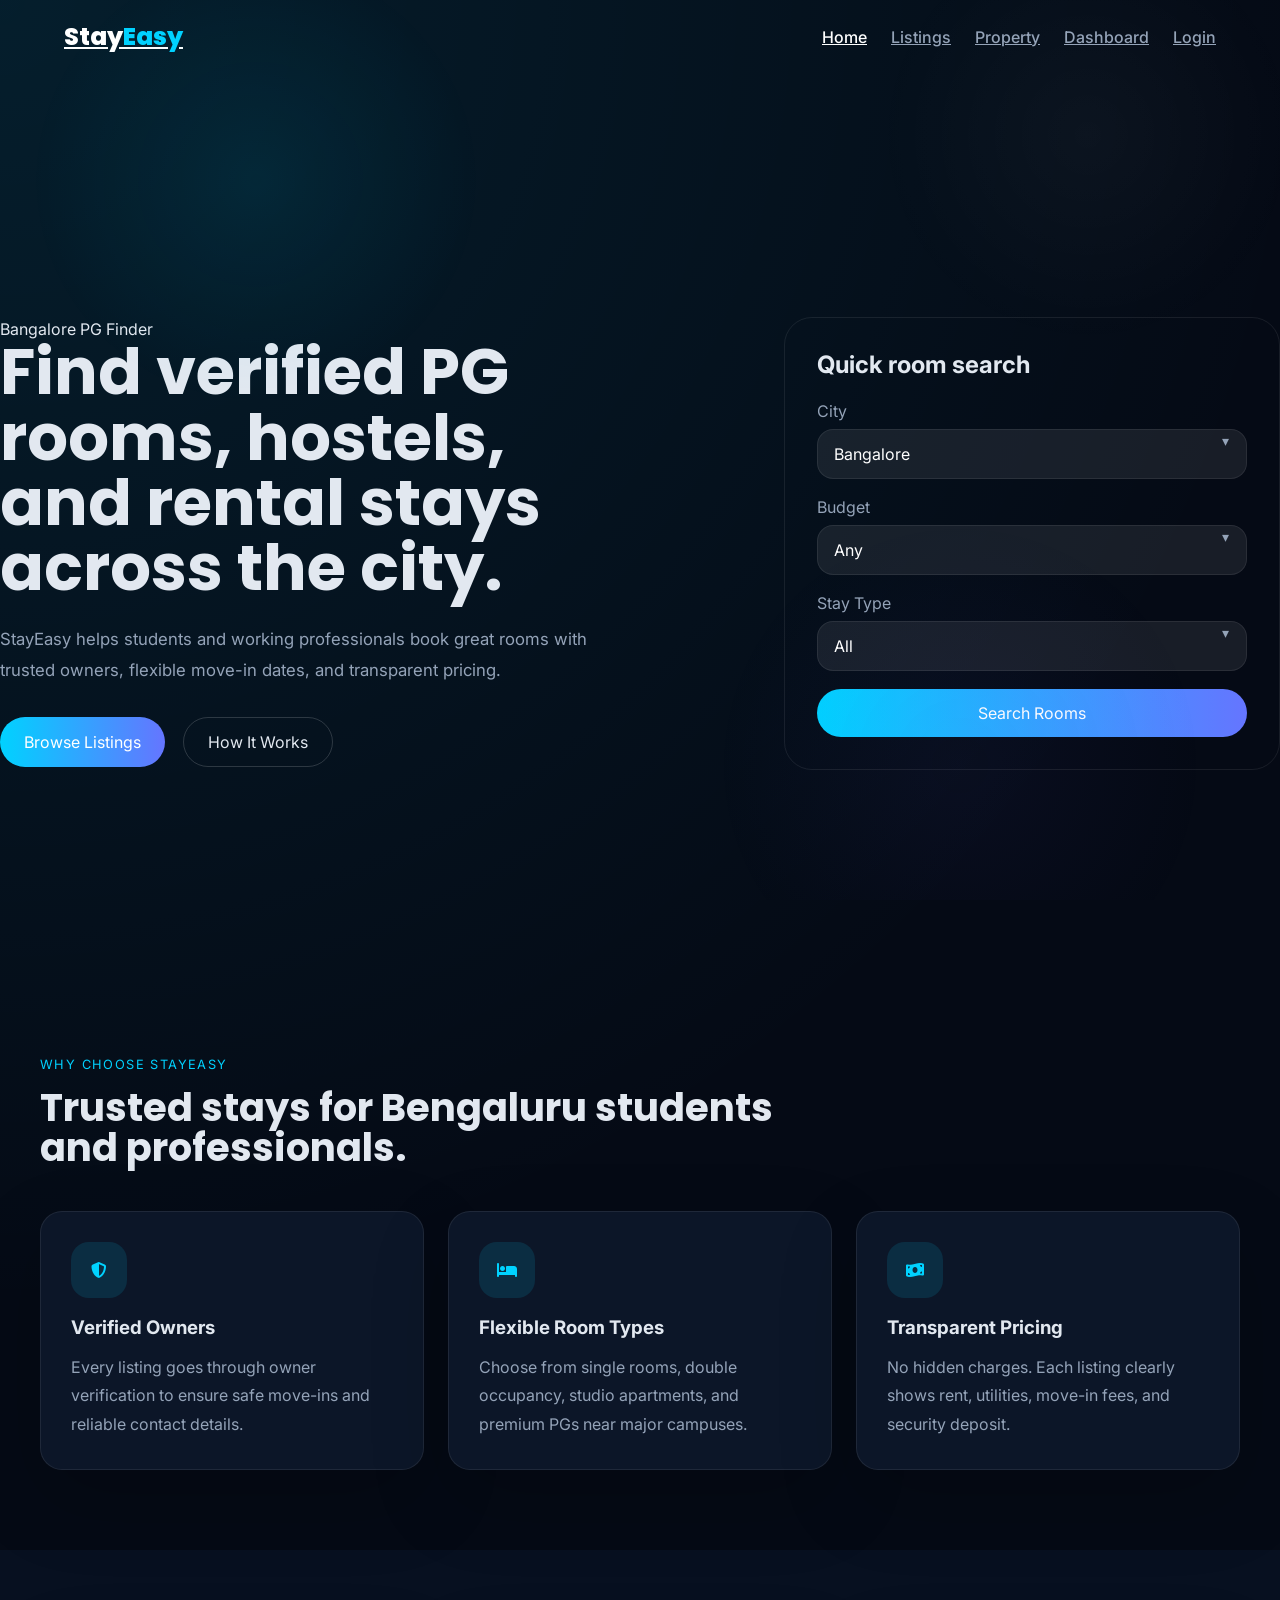
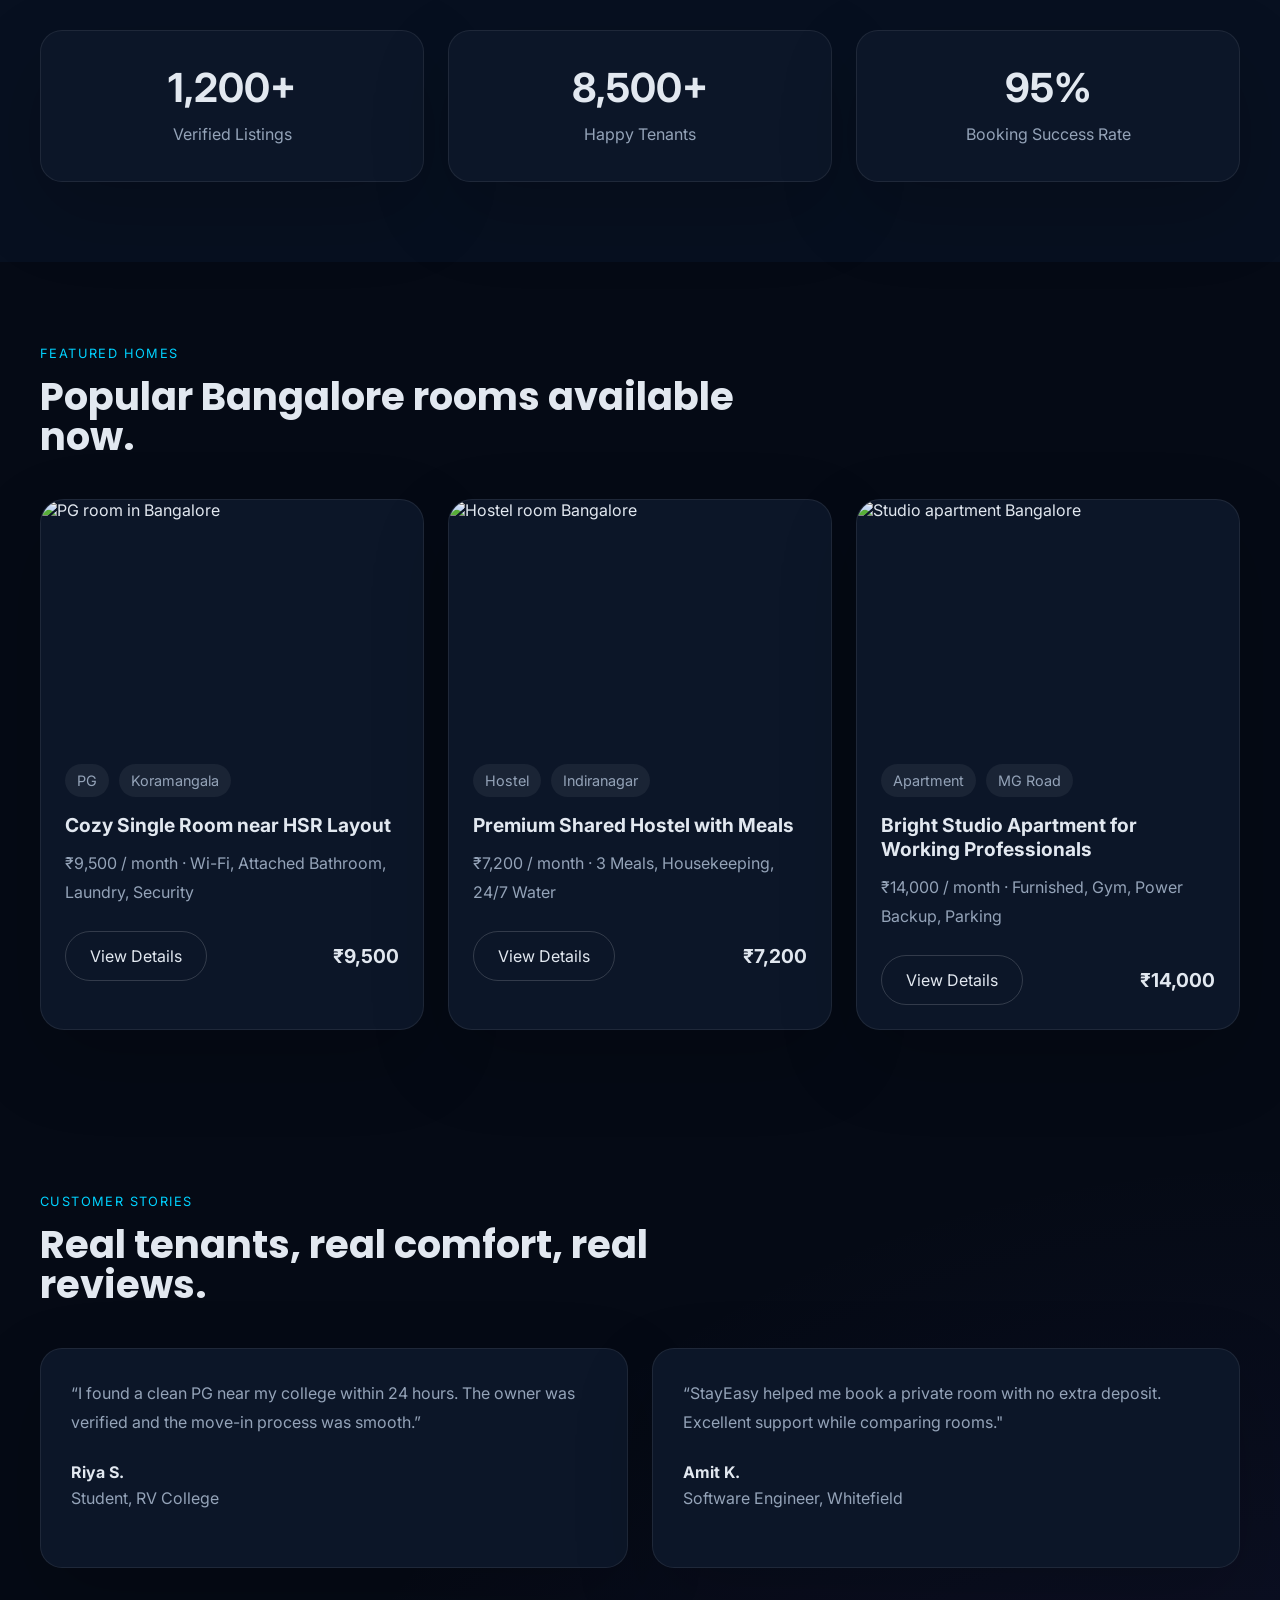
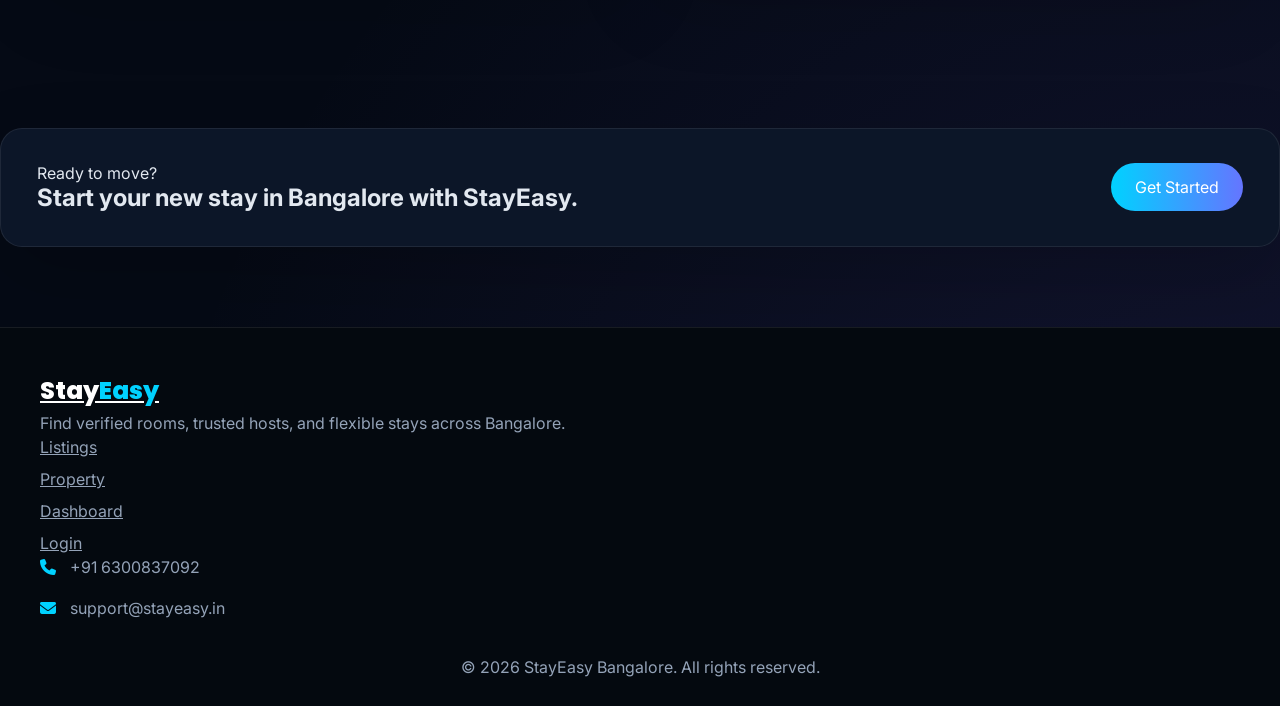
==== commit cb3e8168: "Add 15+ new rooms across cities, fix dashboard with interactive booking cards" ====
--- a/index.html
+++ b/index.html
@@ -133,38 +133,38 @@
                     <h2>Popular Bangalore rooms available now.</h2>
                 </div>
                 <div class="listing-grid">
-                    <article class="listing-card solid-card" data-city="Bangalore" data-type="PG" data-budget="9500" data-rooms="Single">
+                    <article class="listing-card solid-card" data-city="Bangalore" data-type="PG" data-budget="9500" data-rooms="Single" data-property="cozy-koramangala">
                         <img src="https://images.unsplash.com/photo-1560448204-e02f11c3d0e2?auto=format&fit=crop&w=800&q=80" alt="PG room in Bangalore">
                         <div class="listing-body">
                             <div class="listing-meta"><span>PG</span><span>Koramangala</span></div>
                             <h3>Cozy Single Room near HSR Layout</h3>
                             <p>₹9,500 / month · Wi-Fi, Attached Bathroom, Laundry, Security</p>
                             <div class="listing-footer">
-                                <a href="property.html" class="btn btn-secondary">View Details</a>
+                                <a href="property.html?property=cozy-koramangala" class="btn btn-secondary">View Details</a>
                                 <span class="price">₹9,500</span>
                             </div>
                         </div>
                     </article>
-                    <article class="listing-card solid-card" data-city="Bangalore" data-type="Hostel" data-budget="7200" data-rooms="Shared">
+                    <article class="listing-card solid-card" data-city="Bangalore" data-type="Hostel" data-budget="7200" data-rooms="Shared" data-property="premium-shared-hostel">
                         <img src="https://images.unsplash.com/photo-1505693416388-ac5ce068fe85?auto=format&fit=crop&w=800&q=80" alt="Hostel room Bangalore">
                         <div class="listing-body">
                             <div class="listing-meta"><span>Hostel</span><span>Indiranagar</span></div>
                             <h3>Premium Shared Hostel with Meals</h3>
                             <p>₹7,200 / month · 3 Meals, Housekeeping, 24/7 Water</p>
                             <div class="listing-footer">
-                                <a href="property.html" class="btn btn-secondary">View Details</a>
+                                <a href="property.html?property=premium-shared-hostel" class="btn btn-secondary">View Details</a>
                                 <span class="price">₹7,200</span>
                             </div>
                         </div>
                     </article>
-                    <article class="listing-card solid-card" data-city="Bangalore" data-type="Apartment" data-budget="14000" data-rooms="Studio">
+                    <article class="listing-card solid-card" data-city="Bangalore" data-type="Apartment" data-budget="14000" data-rooms="Studio" data-property="bright-studio-apartment">
                         <img src="https://images.unsplash.com/photo-1598928506311-7f4cdf9d0f06?auto=format&fit=crop&w=800&q=80" alt="Studio apartment Bangalore">
                         <div class="listing-body">
                             <div class="listing-meta"><span>Apartment</span><span>MG Road</span></div>
                             <h3>Bright Studio Apartment for Working Professionals</h3>
                             <p>₹14,000 / month · Furnished, Gym, Power Backup, Parking</p>
                             <div class="listing-footer">
-                                <a href="property.html" class="btn btn-secondary">View Details</a>
+                                <a href="property.html?property=bright-studio-apartment" class="btn btn-secondary">View Details</a>
                                 <span class="price">₹14,000</span>
                             </div>
                         </div>
--- a/css/style.css
+++ b/css/style.css
@@ -27,9 +27,22 @@
 
 body {
     font-family: var(--font-body);
-    background: var(--bg-color);
+    background: radial-gradient(circle at top left, rgba(0,210,255,0.1), transparent 32%),
+                radial-gradient(circle at bottom right, rgba(108,92,231,0.15), transparent 28%),
+                var(--bg-color);
     color: var(--text);
     min-height: 100%;
+    position: relative;
+}
+
+body::before {
+    content: '';
+    position: fixed;
+    inset: 0;
+    background-image: radial-gradient(circle at 20% 20%, rgba(0,210,255,0.08), transparent 18%),
+                      radial-gradient(circle at 85% 15%, rgba(255,255,255,0.03), transparent 16%),
+                      radial-gradient(circle at 75% 85%, rgba(108,92,231,0.05), transparent 20%);
+    pointer-events: none;
 }
 
 a {
@@ -224,30 +237,45 @@
     color: var(--muted);
 }
 
-.field-group select,
-.field-group input,
-.field-group textarea {
-    width: 100%;
-    border-radius: 16px;
-    border: 1px solid rgba(255,255,255,0.08);
-    padding: 14px 16px;
-    background: rgba(255,255,255,0.04);
-    color: #fff;
-}
-
-.field-group select {
-    appearance: none;
-}
-
-.navbar {
-    position: fixed;
-    top: 0;
-    left: 0;
-    width: 100%;
-    z-index: 1000;
-    background: rgba(5, 10, 21, 0.92);
-    border-bottom: 1px solid rgba(255,255,255,0.06);
-}
+    .field-group {
+        position: relative;
+    }
+
+    .field-group select,
+    .field-group input,
+    .field-group textarea {
+        width: 100%;
+        border-radius: 16px;
+        border: 1px solid rgba(255,255,255,0.08);
+        padding: 14px 16px;
+        background: rgba(255,255,255,0.06);
+        color: #fff;
+    }
+
+    .field-group select {
+        appearance: none;
+        -webkit-appearance: none;
+        -moz-appearance: none;
+        padding-right: 40px;
+        background: rgba(255,255,255,0.08);
+        color: #fff;
+    }
+
+    .field-group::after {
+        content: '\25BE';
+        position: absolute;
+        right: 18px;
+        top: 50%;
+        transform: translateY(-50%);
+        pointer-events: none;
+        color: var(--muted);
+        font-size: 0.9rem;
+    }
+
+    .field-group select option {
+        background: #0c1628;
+        color: #fff;
+    }
 
 .nav-container {
     max-width: 1200px;
@@ -541,6 +569,15 @@
     flex-wrap: wrap;
 }
 
+.filter-summary {
+    padding: 14px 18px;
+    border-radius: 18px;
+    background: rgba(255,255,255,0.04);
+    border: 1px solid rgba(255,255,255,0.08);
+    color: #cbd5e1;
+    margin-top: 18px;
+}
+
 .property-hero {
     display: grid;
     grid-template-columns: 1.45fr 0.9fr;
@@ -588,6 +625,9 @@
 .property-specs {
     display: grid;
     gap: 14px;
+    list-style: none;
+    padding: 0;
+    margin: 0;
 }
 
 .property-specs li {
@@ -602,6 +642,110 @@
     align-items: center;
     justify-content: space-between;
     gap: 16px;
+}
+
+.hidden {
+    display: none !important;
+}
+
+.property-details {
+    margin-top: 36px;
+}
+
+.details-grid {
+    display: grid;
+    grid-template-columns: repeat(2, minmax(0, 1fr));
+    gap: 24px;
+}
+
+.details-card {
+    padding: 28px;
+}
+
+.details-card h3 {
+    margin-bottom: 20px;
+}
+
+.map-review-grid {
+    grid-template-columns: 1fr 1fr;
+}
+
+.map-card,
+.review-card {
+    padding: 28px;
+}
+
+.map-placeholder {
+    min-height: 220px;
+    background: linear-gradient(180deg, rgba(255,255,255,0.05), rgba(255,255,255,0.02));
+    border: 1px solid rgba(255,255,255,0.08);
+    border-radius: 22px;
+    display: grid;
+    place-items: center;
+    text-align: center;
+    padding: 32px 18px;
+    color: var(--muted);
+    position: relative;
+}
+
+.map-pin {
+    width: 72px;
+    height: 72px;
+    border-radius: 50%;
+    background: rgba(0,210,255,0.14);
+    display: grid;
+    place-items: center;
+    margin-bottom: 18px;
+    color: var(--primary);
+    font-size: 1.6rem;
+}
+
+.review-item {
+    margin-bottom: 18px;
+    color: var(--muted);
+}
+
+.review-item strong {
+    display: block;
+    margin-top: 10px;
+    color: #fff;
+}
+
+.amenities-list,
+.feature-list {
+    list-style: none;
+    padding: 0;
+    margin: 0;
+    display: grid;
+    gap: 12px;
+}
+
+.amenities-list li,
+.feature-list li {
+    display: flex;
+    align-items: center;
+    gap: 12px;
+    color: var(--muted);
+}
+
+.amenities-list li i,
+.feature-list li i {
+    color: var(--primary);
+    min-width: 20px;
+}
+
+.property-notfound {
+    padding: 32px;
+    text-align: center;
+}
+
+.property-notfound h3 {
+    margin-bottom: 18px;
+}
+
+.property-notfound p {
+    color: var(--muted);
+    margin-bottom: 24px;
 }
 
 .price-block .price {
@@ -734,6 +878,56 @@
     }
 }
 
+/* Dashboard styles */
+.bookings-section {
+    margin-top: 40px;
+}
+
+.booking-card {
+    padding: 28px;
+    margin-bottom: 20px;
+}
+
+.booking-card h3 {
+    margin-bottom: 8px;
+    font-size: 1.2rem;
+}
+
+.booking-header {
+    display: flex;
+    justify-content: space-between;
+    align-items: center;
+    cursor: pointer;
+}
+
+.booking-details p {
+    margin-bottom: 12px;
+    color: var(--muted);
+    line-height: 1.6;
+}
+
+.booking-details strong {
+    color: #fff;
+}
+
+.stat-value {
+    font-size: 1.8rem;
+    font-weight: 700;
+    color: var(--primary);
+    margin-bottom: 8px;
+}
+
+.summary-card h3 {
+    display: flex;
+    align-items: center;
+    gap: 10px;
+    margin-bottom: 14px;
+}
+
+.summary-card h3 i {
+    color: var(--primary);
+}
+
 @media (max-width: 640px) {
     .hero h1 {
         font-size: 2.5rem;
@@ -747,4 +941,11 @@
     .footer-grid {
         gap: 20px;
     }
-}
+    .booking-header {
+        flex-direction: column;
+    }
+    .booking-header button {
+        align-self: flex-start;
+        margin-top: 12px;
+    }
+}
